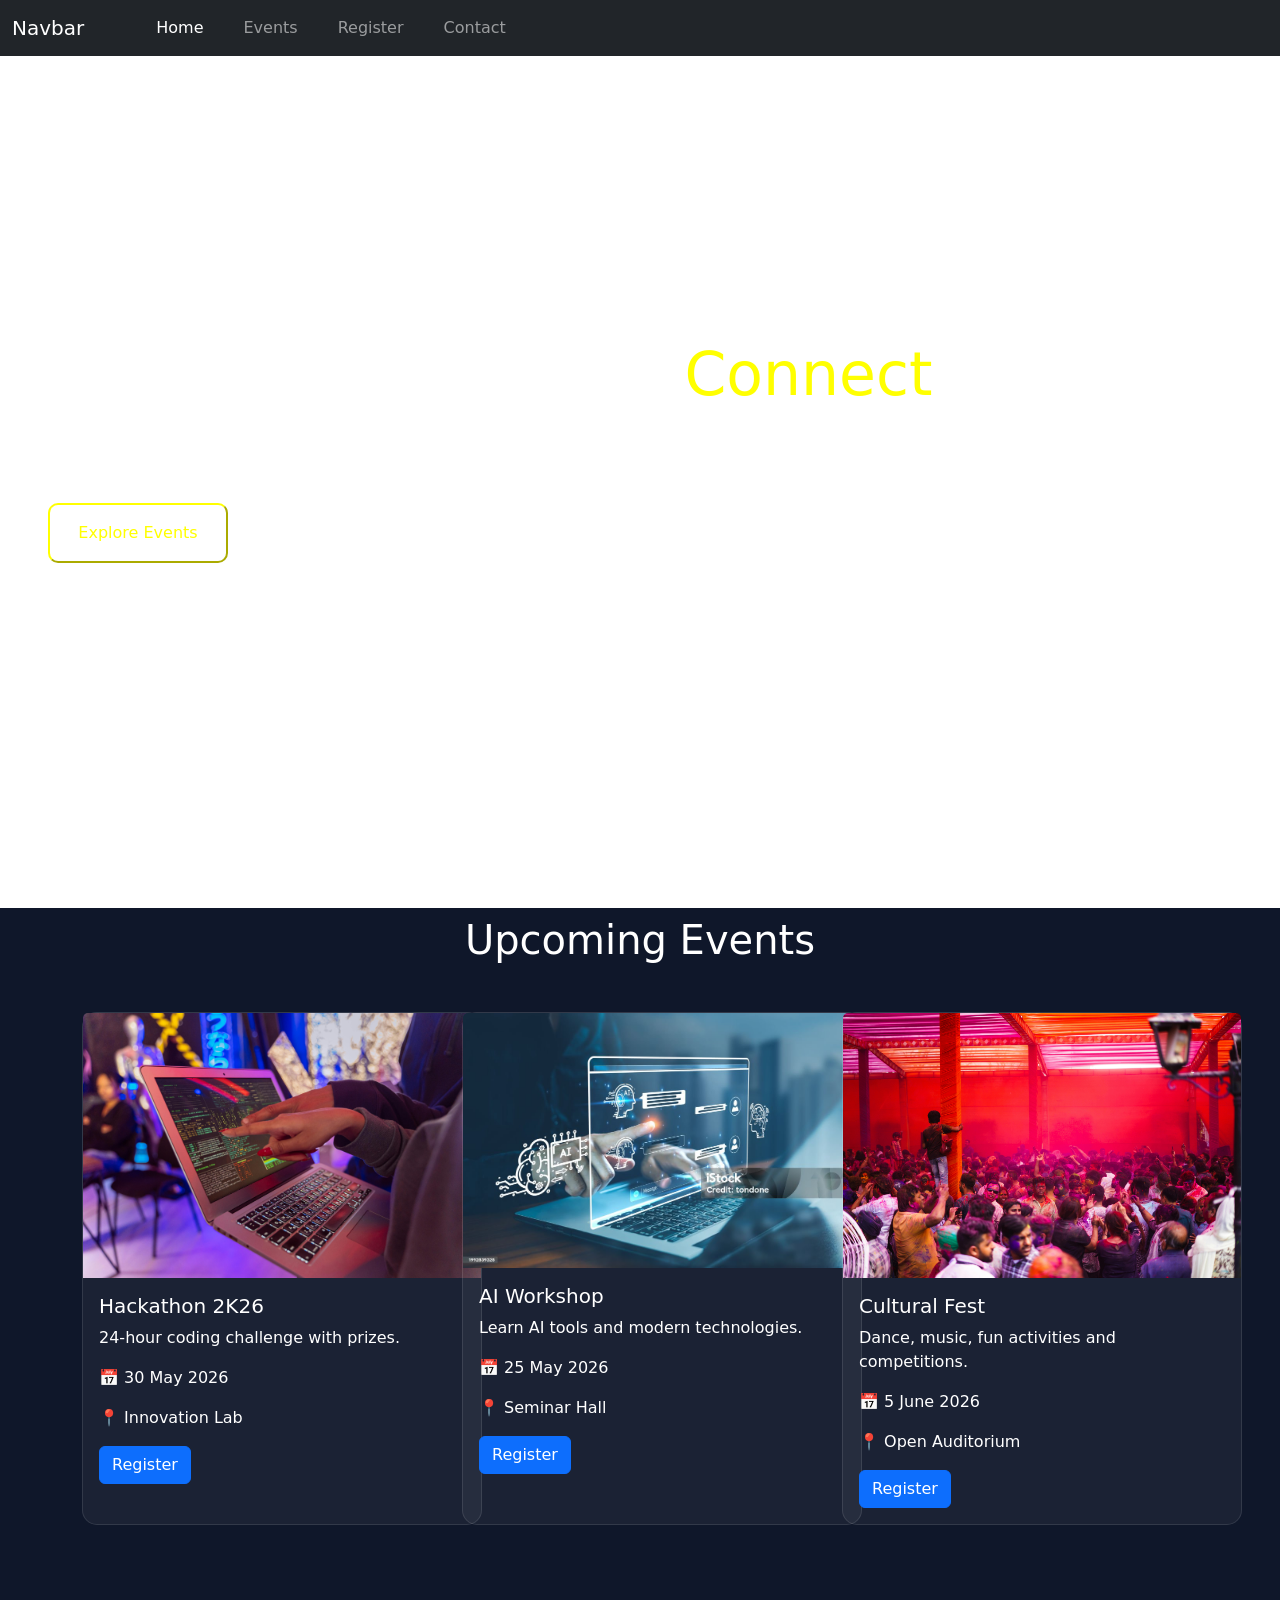
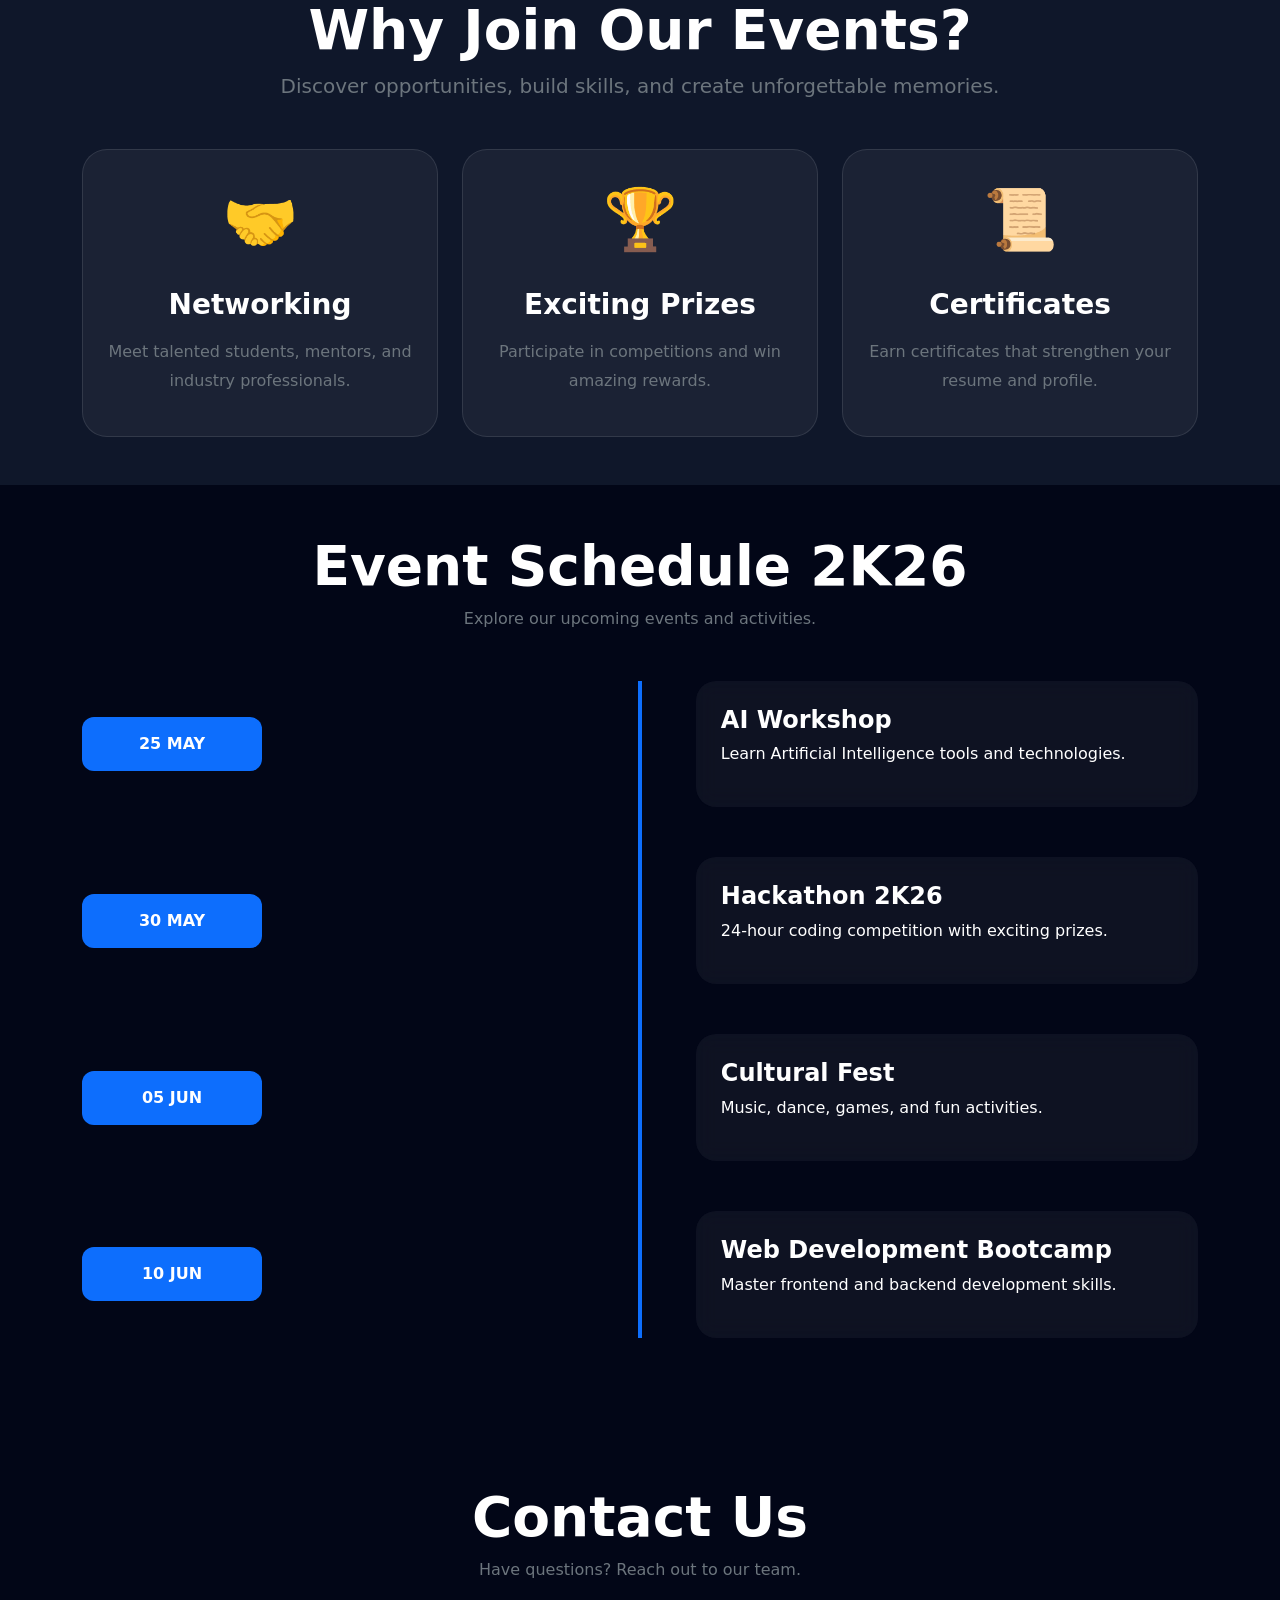
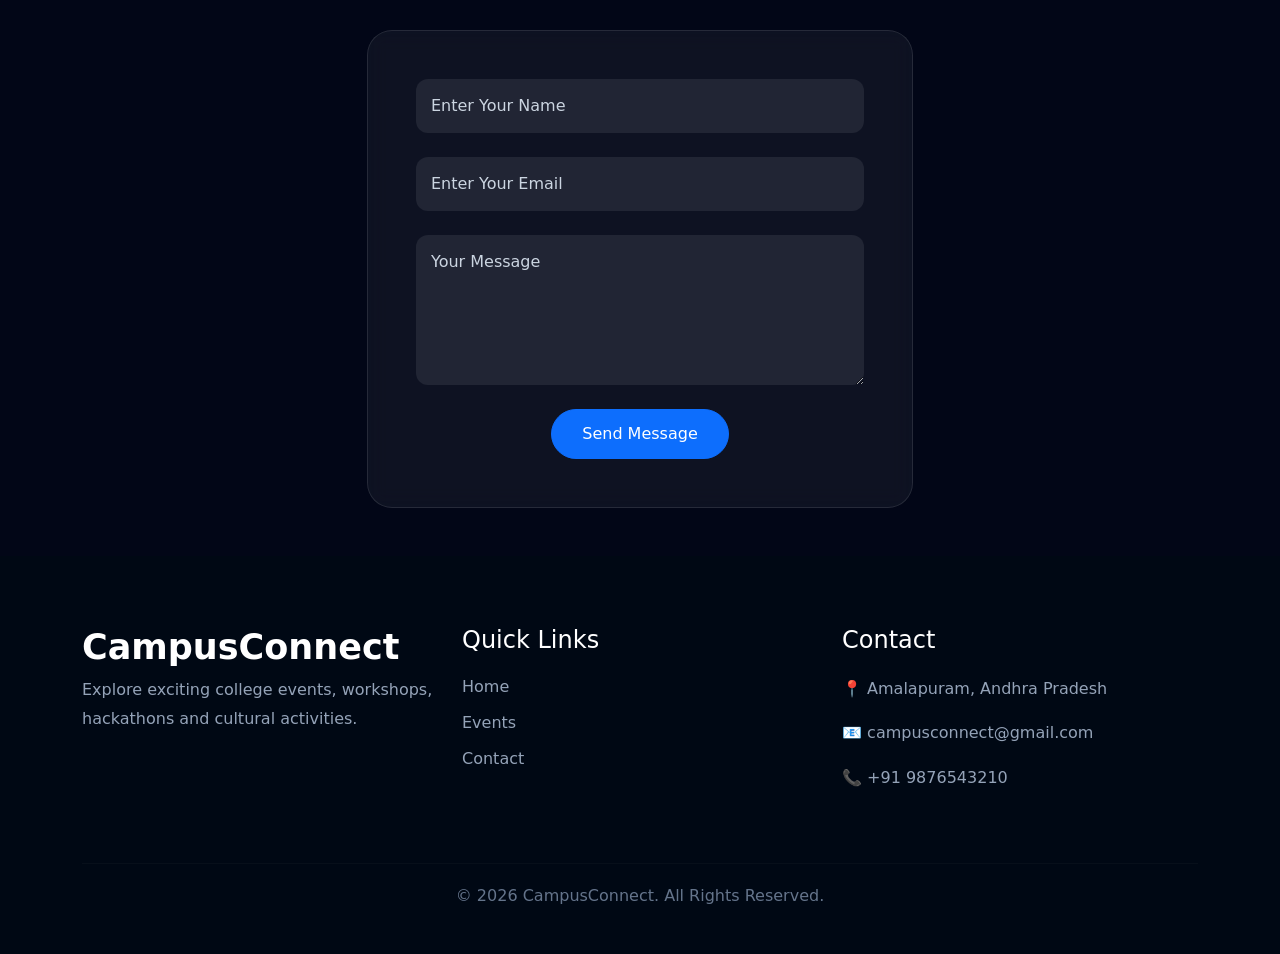
==== index.html @ 7d98b711 "Add files via upload" ====
<!doctype html>
<html lang="en">
  <head>
    <meta charset="utf-8">
    <meta name="viewport" content="width=device-width, initial-scale=1">
    <title>Bootstrap demo</title>
    <link href="https://cdn.jsdelivr.net/npm/bootstrap@5.3.8/dist/css/bootstrap.min.css" rel="stylesheet" integrity="sha384-sRIl4kxILFvY47J16cr9ZwB07vP4J8+LH7qKQnuqkuIAvNWLzeN8tE5YBujZqJLB" crossorigin="anonymous">
    <link rel="stylesheet" href="style.css">
    <script src="https://cdn.jsdelivr.net/npm/@popperjs/core@2.11.8/dist/umd/popper.min.js" integrity="sha384-I7E8VVD/ismYTF4hNIPjVp/Zjvgyol6VFvRkX/vR+Vc4jQkC+hVqc2pM8ODewa9r" crossorigin="anonymous"></script>
<script src="https://cdn.jsdelivr.net/npm/bootstrap@5.3.8/dist/js/bootstrap.min.js" integrity="sha384-G/EV+4j2dNv+tEPo3++6LCgdCROaejBqfUeNjuKAiuXbjrxilcCdDz6ZAVfHWe1Y" crossorigin="anonymous"></script>
  </head>
  <body>
  <div> 
    <nav class="navbar navbar-expand-lg  bg-dark navbar-dark fixed-top">
  <div class="container-fluid">
    <a class="navbar-brand" href="#">Navbar</a>
    <button class="navbar-toggler" type="button" data-bs-toggle="collapse" data-bs-target="#navbarNav" aria-controls="navbarNav" aria-expanded="false" aria-label="Toggle navigation">
      <span class="navbar-toggler-icon"></span>
    </button>
    <div class="collapse navbar-collapse ms-5" id="navbarNav">
      <ul class="navbar-nav">
        <li class="nav-item me-4">
          <a class="nav-link active" aria-current="page" href="#">Home</a>
        </li>
        <li class="nav-item me-4">
          <a class="nav-link" href="#Events">Events</a>
        </li>
        <li class="nav-item me-4">
          <a class="nav-link" href="#Events">Register</a>
        </li>
            <li class="nav-item me-4">
            <a class="nav-link" href="#Contact">Contact</a>
      </ul>
    </div>
  </div>
</nav>
</div>
<div class="container-fluid banner_scetion banner_img  ps-5 mb-2 d-flex flex-column justify-content-center">
    <div class="row">
        <div class="col-12">
            <h1 class="text-white banner-heading w-100"> Welcome to Campus <span class="banner-span-h1"> Connect<span></h1>
            <p class="text-white banner-paragraph mt-3 w-100"> Explore and register for exciting college events</p>
            <button class="mt-3 banner-btn"> Explore Events</button>
        </div>
        <div class="col-6">
           
        </div>
    </div>

</div>
 
<div class="Event-cards-section d-flex flex-row justify-content-center" id="Events">
<div class="container">
   <h1 class="text-center text-white mb-5 mt-2">
            Upcoming Events
        </h1>
  <div class="row">
    <div class="col-12 col-lg-4 mb-4">
   <div class="card ">
  <img src="HACKATHON.jpg" class="card-img-top" alt="...">
  <div class="card-body">
    <h5 class="card-title text-white">Hackathon 2K26</h5>
    <p class="card-text text-white"> 24-hour coding challenge with prizes.</p>
     <p class="text-white">📅 30 May 2026</p>
     <p class="text-white">📍 Innovation Lab</p>

    <a href="registration-form.html">
    <button class="btn btn-primary" >Register</button>
    </a>
  </div>
</div>
</div>
<div class="col-12 col-lg-4 mb-4">
   <div class="card">
  <img src="AIWorkshop.jpg" class="card-img-top" alt="...">
  <div class="card-body">
    <h5 class="card-title text-white"> AI Workshop</h5>
    <p class="card-text text-white">Learn AI tools and modern technologies.</p>
     <p class="text-white">📅 25 May 2026</p>
     <p class="text-white">📍  Seminar Hall</p>
    <a href="registration-form.html">
    <button class="btn btn-primary" >Register</button>
    </a>
  </div>
</div>
</div>
<div class="col-12 col-lg-4 mb-4">
   <div class="card">
  <img src="COLLEGEFEST.jpg" class="card-img-top" alt="...">
  <div class="card-body">
    <h5 class="card-title text-white">Cultural Fest</h5>
    <p class="card-text text-white">  Dance, music, fun activities and competitions.</p>
     <p class="text-white"> 📅 5 June 2026</p>
     <p class="text-white">📍 Open Auditorium</p>
    <a href="registration-form.html">
    <button class="btn btn-primary">Register</button>
    </a>
  </div>
</div>
</div>
  </div>
  </div>
  </div>
  <section class="why-section py-5">

    <div class="container">

        <!-- Heading -->

        <div class="text-center mb-5">

            <h1 class="why-heading text-white">
                Why Join Our Events?
            </h1>

            <p class="why-para text-secondary">
                Discover opportunities, build skills, and create unforgettable memories.
            </p>

        </div>

        <!-- Cards -->

        <div class="row g-4">

            <!-- Card 1 -->

            <div class="col-12 col-md-6 col-lg-4">

                <div class="feature-card text-center p-4 h-100">

                    <div class="icon-box mb-4">
                        🤝
                    </div>

                    <h3 class="text-white">
                        Networking
                    </h3>

                    <p class="text-secondary mt-3">
                        Meet talented students, mentors, and industry professionals.
                    </p>

                </div>

            </div>

            <!-- Card 2 -->

            <div class="col-12 col-md-6 col-lg-4">

                <div class="feature-card text-center p-4 h-100">

                    <div class="icon-box mb-4">
                        🏆
                    </div>

                    <h3 class="text-white">
                        Exciting Prizes
                    </h3>

                    <p class="text-secondary mt-3">
                        Participate in competitions and win amazing rewards.
                    </p>

                </div>

            </div>

            <!-- Card 3 -->

            <div class="col-12 col-md-6 col-lg-4">

                <div class="feature-card text-center p-4 h-100">

                    <div class="icon-box mb-4">
                        📜
                    </div>

                    <h3 class="text-white">
                        Certificates
                    </h3>

                    <p class="text-secondary mt-3">
                        Earn certificates that strengthen your resume and profile.
                    </p>

                </div>

            </div>

        </div>

    </div>

</section>
<section class="timeline-section py-5">

    <div class="container">

        <!-- Heading -->

        <div class="text-center mb-5">

            <h1 class="timeline-heading text-white">
                Event Schedule 2K26
            </h1>

            <p class="text-secondary">
                Explore our upcoming events and activities.
            </p>

        </div>

        <!-- Timeline -->

        <div class="timeline">

            <!-- Item 1 -->

            <div class="timeline-item">

                <div class="timeline-date">
                    25 MAY
                </div>

                <div class="timeline-content">

                    <h4>AI Workshop</h4>

                    <p>
                        Learn Artificial Intelligence tools and technologies.
                    </p>

                </div>

            </div>

            <!-- Item 2 -->

            <div class="timeline-item">

                <div class="timeline-date">
                    30 MAY
                </div>

                <div class="timeline-content">

                    <h4>Hackathon 2K26</h4>

                    <p>
                        24-hour coding competition with exciting prizes.
                    </p>

                </div>

            </div>

            <!-- Item 3 -->

            <div class="timeline-item">

                <div class="timeline-date">
                    05 JUN
                </div>

                <div class="timeline-content">

                    <h4>Cultural Fest</h4>

                    <p>
                        Music, dance, games, and fun activities.
                    </p>

                </div>

            </div>

            <!-- Item 4 -->

            <div class="timeline-item">

                <div class="timeline-date">
                    10 JUN
                </div>

                <div class="timeline-content">

                    <h4>Web Development Bootcamp</h4>

                    <p>
                        Master frontend and backend development skills.
                    </p>

                </div>

            </div>

        </div>

    </div>

</section>
<section class="contact-section py-5">

    <div class="container">

        <!-- Heading -->

        <div class="text-center mb-5">

            <h1 class="contact-heading text-white">
                Contact Us
            </h1>

            <p class="text-secondary">
                Have questions? Reach out to our team.
            </p>

        </div>

        <div class="row justify-content-center">

            <div class="col-12 col-md-8 col-lg-6">

                <div class="contact-card p-5">

                    <form>

                        <!-- Name -->

                        <div class="mb-4">

                            <input type="text"
                                   class="form-control form-input"
                                   placeholder="Enter Your Name">

                        </div>

                        <!-- Email -->

                        <div class="mb-4">

                            <input type="email"
                                   class="form-control form-input"
                                   placeholder="Enter Your Email">

                        </div>

                        <!-- Message -->

                        <div class="mb-4">

                            <textarea class="form-control form-input"
                                      rows="5"
                                      placeholder="Your Message"></textarea>

                        </div>

                        <!-- Button -->

                        <div class="text-center">

                            <button class="btn btn-primary contact-btn">
                                Send Message
                            </button>

                        </div>

                    </form>

                </div>

            </div>

        </div>

    </div>

</section>
<footer class="footer-section" id="Contact">

    <div class="container">

        <div class="row">

            <!-- Logo -->

            <div class="col-12 col-md-4 mb-4">

                <h2 class="footer-logo">
                    CampusConnect
                </h2>

                <p class="footer-para">
                    Explore exciting college events, workshops, hackathons and cultural activities.
                </p>

            </div>

            <!-- Quick Links -->

            <div class="col-12 col-md-4 mb-4">

                <h4 class="footer-title">
                    Quick Links
                </h4>

                <ul class="footer-links">

                    <li>
                        <a href="#">
                            Home
                        </a>
                    </li>

                    <li>
                        <a href="#">
                            Events
                        </a>
                    </li>

                    <li>
                        <a href="#">
                            Contact
                        </a>
                    </li>

                </ul>

            </div>

            <!-- Contact -->

            <div class="col-12 col-md-4 mb-4">

                <h4 class="footer-title">
                    Contact
                </h4>

                <p class="footer-para">
                    📍 Amalapuram, Andhra Pradesh
                </p>

                <p class="footer-para">
                    📧 campusconnect@gmail.com
                </p>

                <p class="footer-para">
                    📞 +91 9876543210
                </p>

            </div>

        </div>

        <!-- Bottom -->

        <hr class="footer-line">

        <div class="text-center">

            <p class="copyright">
                © 2026 CampusConnect. All Rights Reserved.
            </p>

        </div>

    </div>

</footer>
    <script src="https://cdn.jsdelivr.net/npm/bootstrap@5.3.8/dist/js/bootstrap.bundle.min.js" integrity="sha384-FKyoEForCGlyvwx9Hj09JcYn3nv7wiPVlz7YYwJrWVcXK/BmnVDxM+D2scQbITxI" crossorigin="anonymous"></script>
  </body>
</html>
---- style.css ----
.banner_img{
      background-image: url('https://images.unsplash.com/photo-1523580494863-6f3031224c94');

    height: 100vh;
    background-size: cover;
    background-position: center;
    width: 100%;
}
.banner-paragraph{
    font-size:30px;
    
}
.banner-heading{
    font-size:60px;
    padding-right: 30px;
    
}
.banner-span-h1{
    color: yellow;
}
.banner-btn{
    color:yellow;
    border-color: yellow;
    height: 60px;
    width: 180px;
     transition: 0.3s;
     border-radius: 10px;
     background-color: transparent;
}
.navbar{
    background: rgba(255,255,255,0.1);

    backdrop-filter: blur(15px);
}
.why-section{
    background: #0f172a;

    padding-top: 100px;
    padding-bottom: 100px;
}

.why-heading{
    font-size: 55px;
    font-weight: bold;
}

.why-para{
    font-size: 20px;
}

.feature-card{
    background: rgba(255,255,255,0.05);

    border: 1px solid rgba(255,255,255,0.1);

    border-radius: 25px;

  
}



.icon-box{
    font-size: 60px;
}

.feature-card h3{
    font-weight: bold;
}

.feature-card p{
    line-height: 1.8;
}
.Event-cards-section{
     background: #0f172a;

}
.card{
     background: rgba(255,255,255,0.05);
    border: 1px solid rgba(255,255,255,0.1);
    border-radius: 15px;
    height: 100%;
    width: 400px;
}
.timeline-section{
    background: #020617;

    padding-top: 100px;
    padding-bottom: 100px;
}

.timeline-heading{
    font-size: 55px;
    font-weight: bold;
}

.timeline{
    position: relative;

    margin-top: 50px;
}

.timeline::before{
    content: "";

    position: absolute;

    left: 50%;

    width: 4px;
    height: 100%;

    background: #0d6efd;

    transform: translateX(-50%);
}

.timeline-item{
    display: flex;

    justify-content: space-between;

    align-items: center;

    margin-bottom: 50px;

    position: relative;
}

.timeline-date{
    width: 180px;

    background: #0d6efd;

    color: white;

    padding: 15px;

    border-radius: 12px;

    text-align: center;

    font-weight: bold;
}

.timeline-content{
    width: 45%;

    background: rgba(255,255,255,0.05);

    padding: 25px;

    border-radius: 20px;

    color: white;

    backdrop-filter: blur(10px);
}

.timeline-content h4{
    font-weight: bold;
}
.contact-section{
    background: #020617;

    padding-top: 100px;
    padding-bottom: 100px;
}

.contact-heading{
    font-size: 55px;

    font-weight: bold;
}

.contact-card{
    background: rgba(255,255,255,0.05);

    border-radius: 25px;

    backdrop-filter: blur(10px);

    border: 1px solid rgba(255,255,255,0.1);
}

.form-input{
    background: rgba(255,255,255,0.08);

    border: none;

    color: white;

    padding: 15px;

    border-radius: 12px;
}

.form-input::placeholder{
    color: #cbd5e1;
}

.form-input:focus{
    box-shadow: none;

    border: 1px solid #0d6efd;

    background: rgba(255,255,255,0.1);

    color: white;
}

.contact-btn{
    padding: 12px 30px;

    border-radius: 30px;
}
.footer-section{
    background: #000814;

    padding-top: 70px;
    padding-bottom: 30px;
}

.footer-logo{
    color: white;

    font-size: 35px;

    font-weight: bold;
}

.footer-title{
    color: white;

    margin-bottom: 20px;
}

.footer-para{
    color: #94a3b8;

    line-height: 1.8;
}

.footer-links{
    list-style: none;

    padding: 0;
}

.footer-links li{
    margin-bottom: 12px;
}

.footer-links a{
    color: #94a3b8;

    text-decoration: none;

    transition: 0.3s;
}

.footer-links a:hover{
    color: #0d6efd;
}

.footer-line{
    border-color: rgba(255,255,255,0.1);

    margin-top: 30px;
    margin-bottom: 20px;
}

.copyright{
    color: #64748b;
}

.form-section{
    height: 120%;
    width: 500px;
     background: rgba(255,255,255,0.12);
    padding: 30px;
    border-radius: 20px;
}
.formdiv{
    height: 100%;
     background: rgba(15, 23, 42, 0.95);
padding: 30px;
    width: 100%;
}
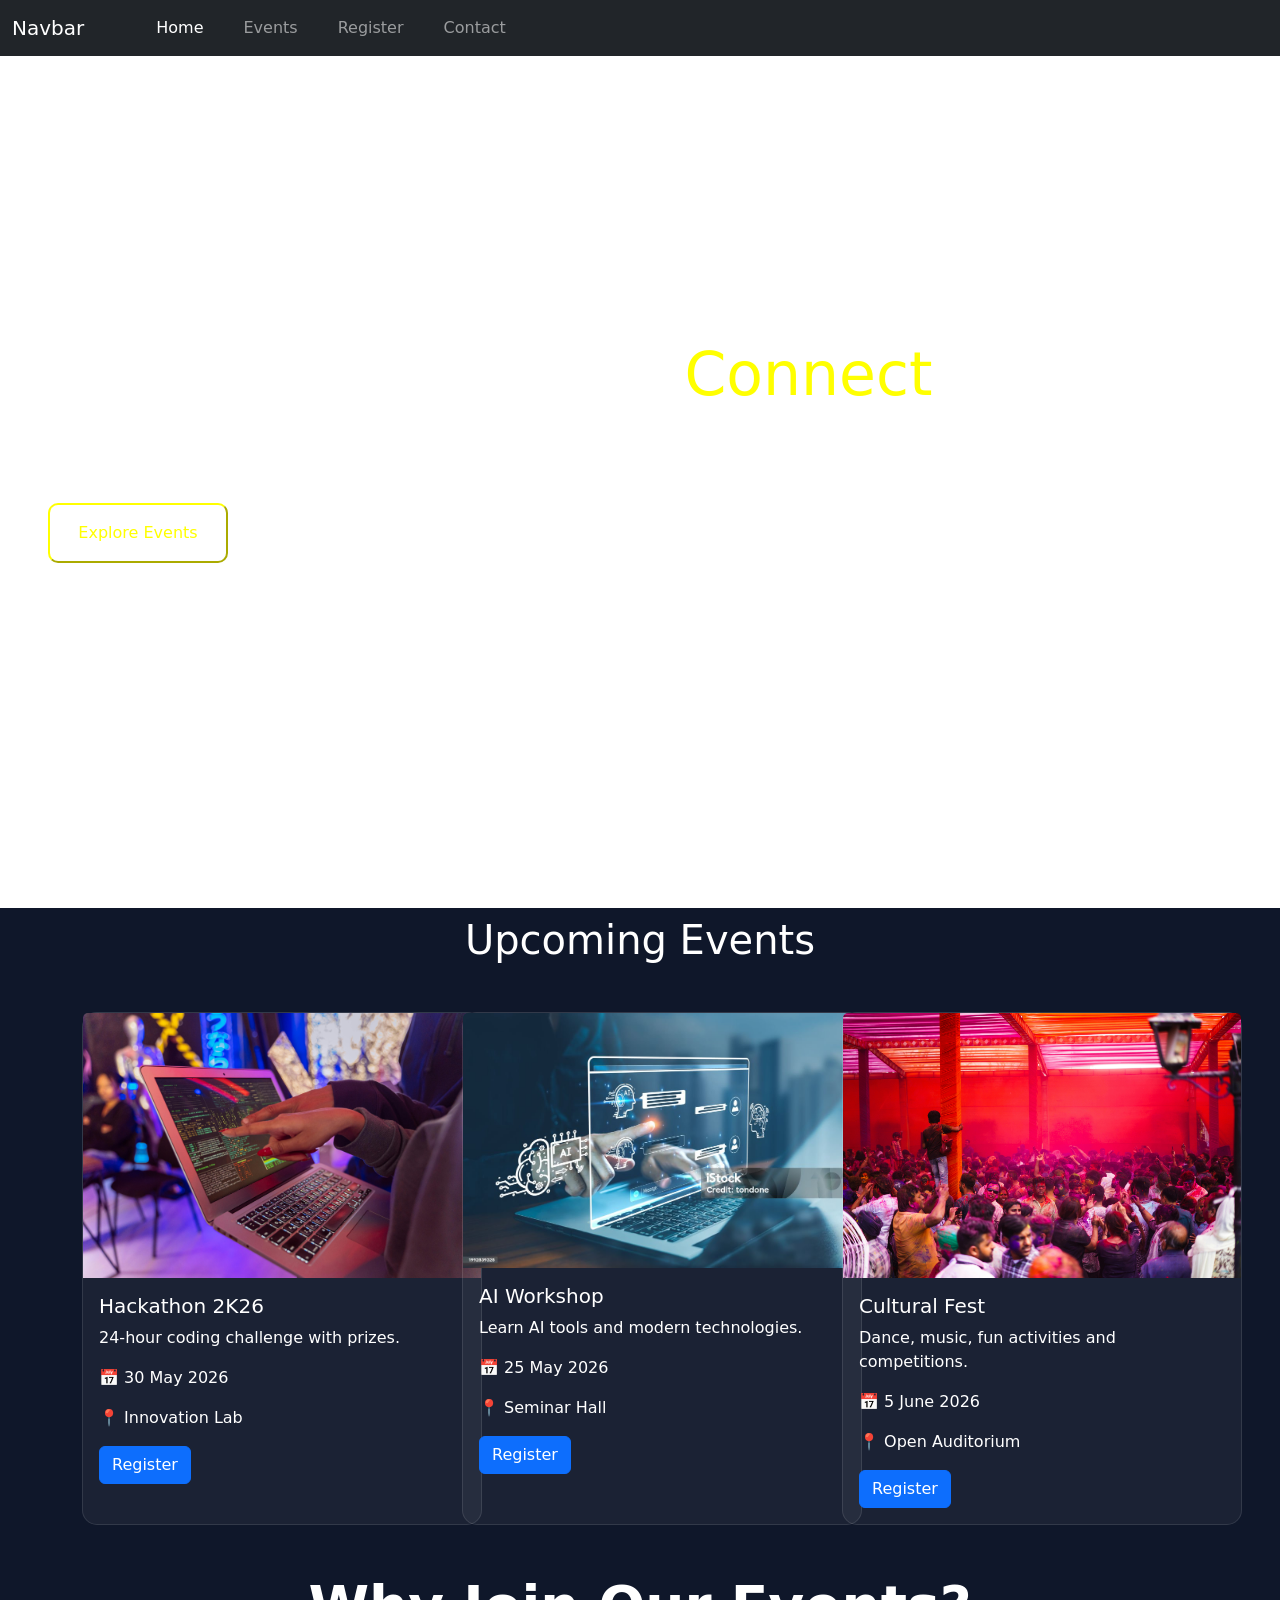
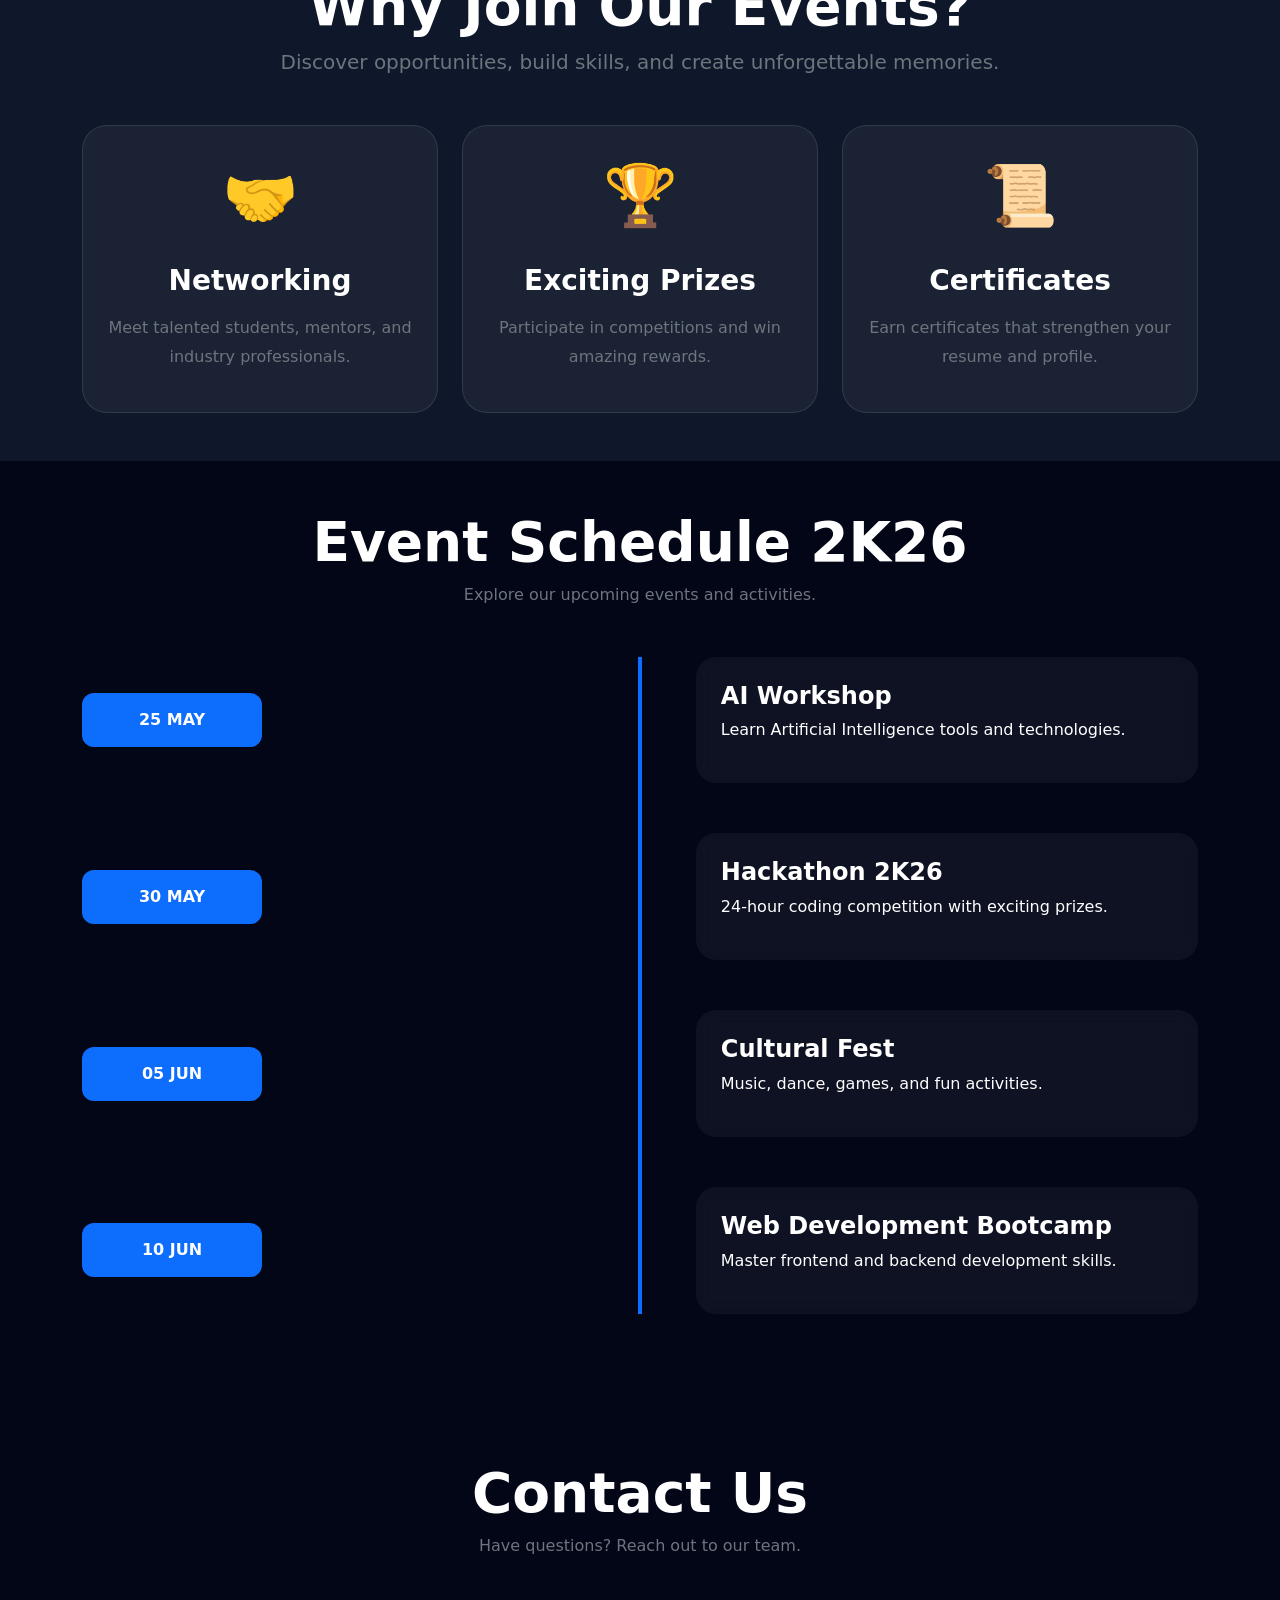
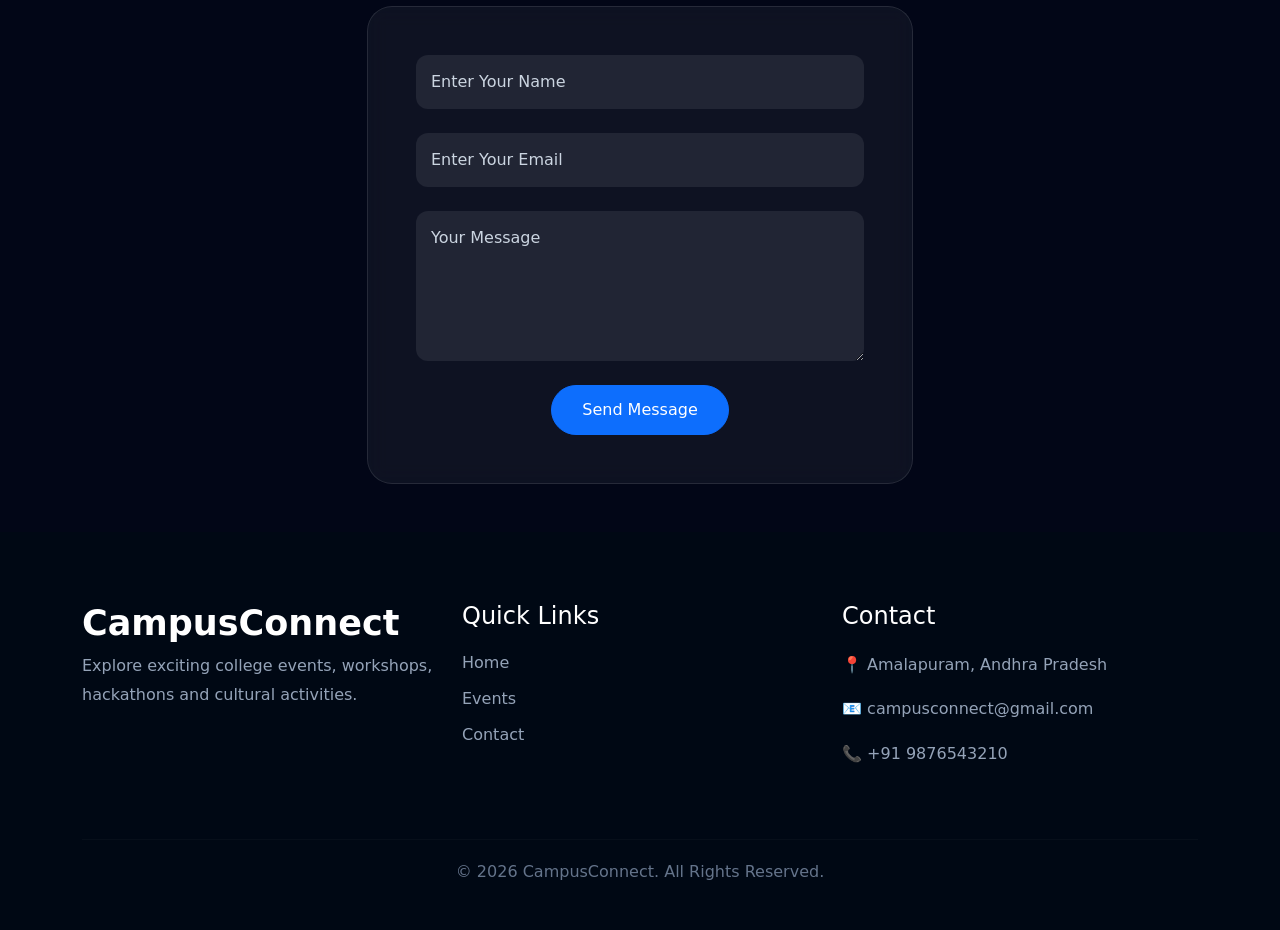
==== commit b8bb21d4: "Update index.html" ====
--- a/index.html
+++ b/index.html
@@ -55,7 +55,7 @@
             Upcoming Events
         </h1>
   <div class="row">
-    <div class="col-12 col-lg-4 mb-4">
+    <div class="col-lg-4 col-md-6 col-sm-12">
    <div class="card ">
   <img src="HACKATHON.jpg" class="card-img-top" alt="...">
   <div class="card-body">
@@ -70,7 +70,7 @@
   </div>
 </div>
 </div>
-<div class="col-12 col-lg-4 mb-4">
+<div class="col-lg-4 col-md-6 col-sm-12">
    <div class="card">
   <img src="AIWorkshop.jpg" class="card-img-top" alt="...">
   <div class="card-body">
@@ -84,7 +84,7 @@
   </div>
 </div>
 </div>
-<div class="col-12 col-lg-4 mb-4">
+<div class="col-lg-4 col-md-6 col-sm-12">
    <div class="card">
   <img src="COLLEGEFEST.jpg" class="card-img-top" alt="...">
   <div class="card-body">
@@ -471,4 +471,4 @@
 </footer>
     <script src="https://cdn.jsdelivr.net/npm/bootstrap@5.3.8/dist/js/bootstrap.bundle.min.js" integrity="sha384-FKyoEForCGlyvwx9Hj09JcYn3nv7wiPVlz7YYwJrWVcXK/BmnVDxM+D2scQbITxI" crossorigin="anonymous"></script>
   </body>
-</html>+</html>
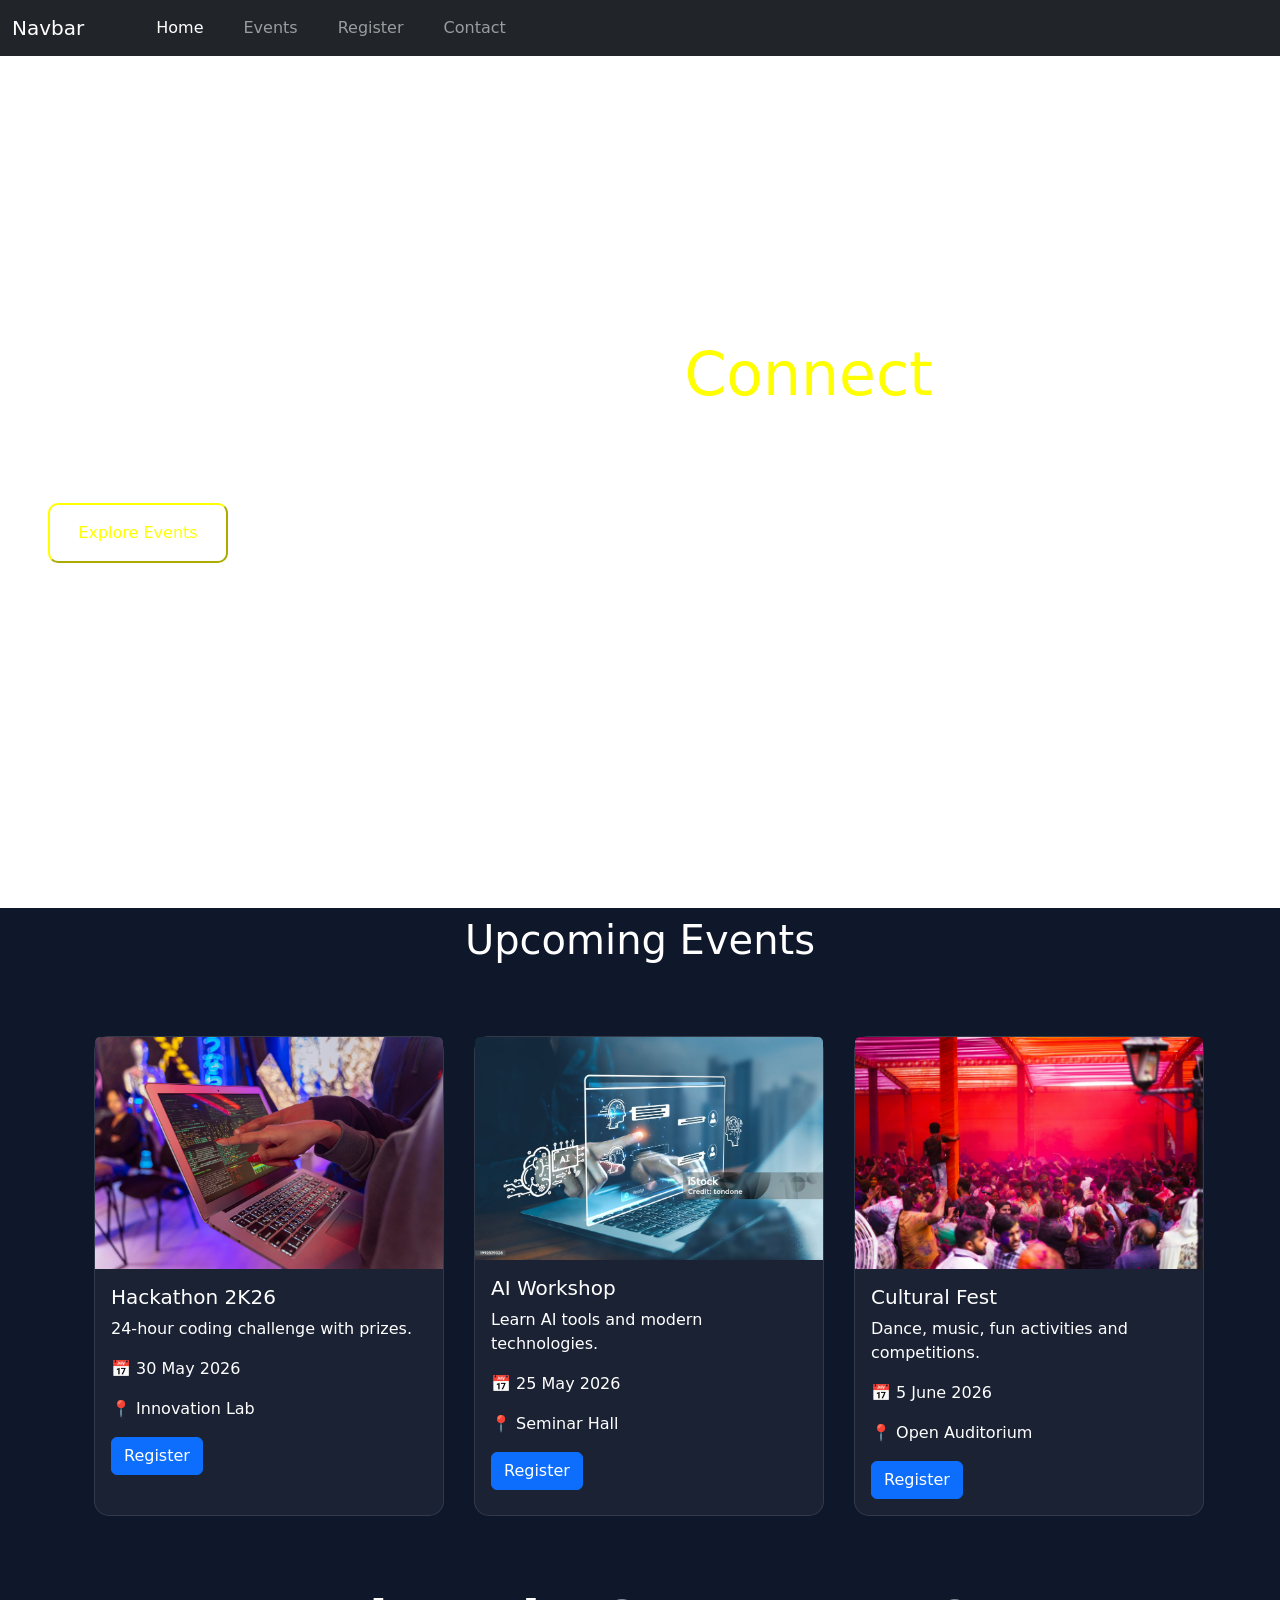
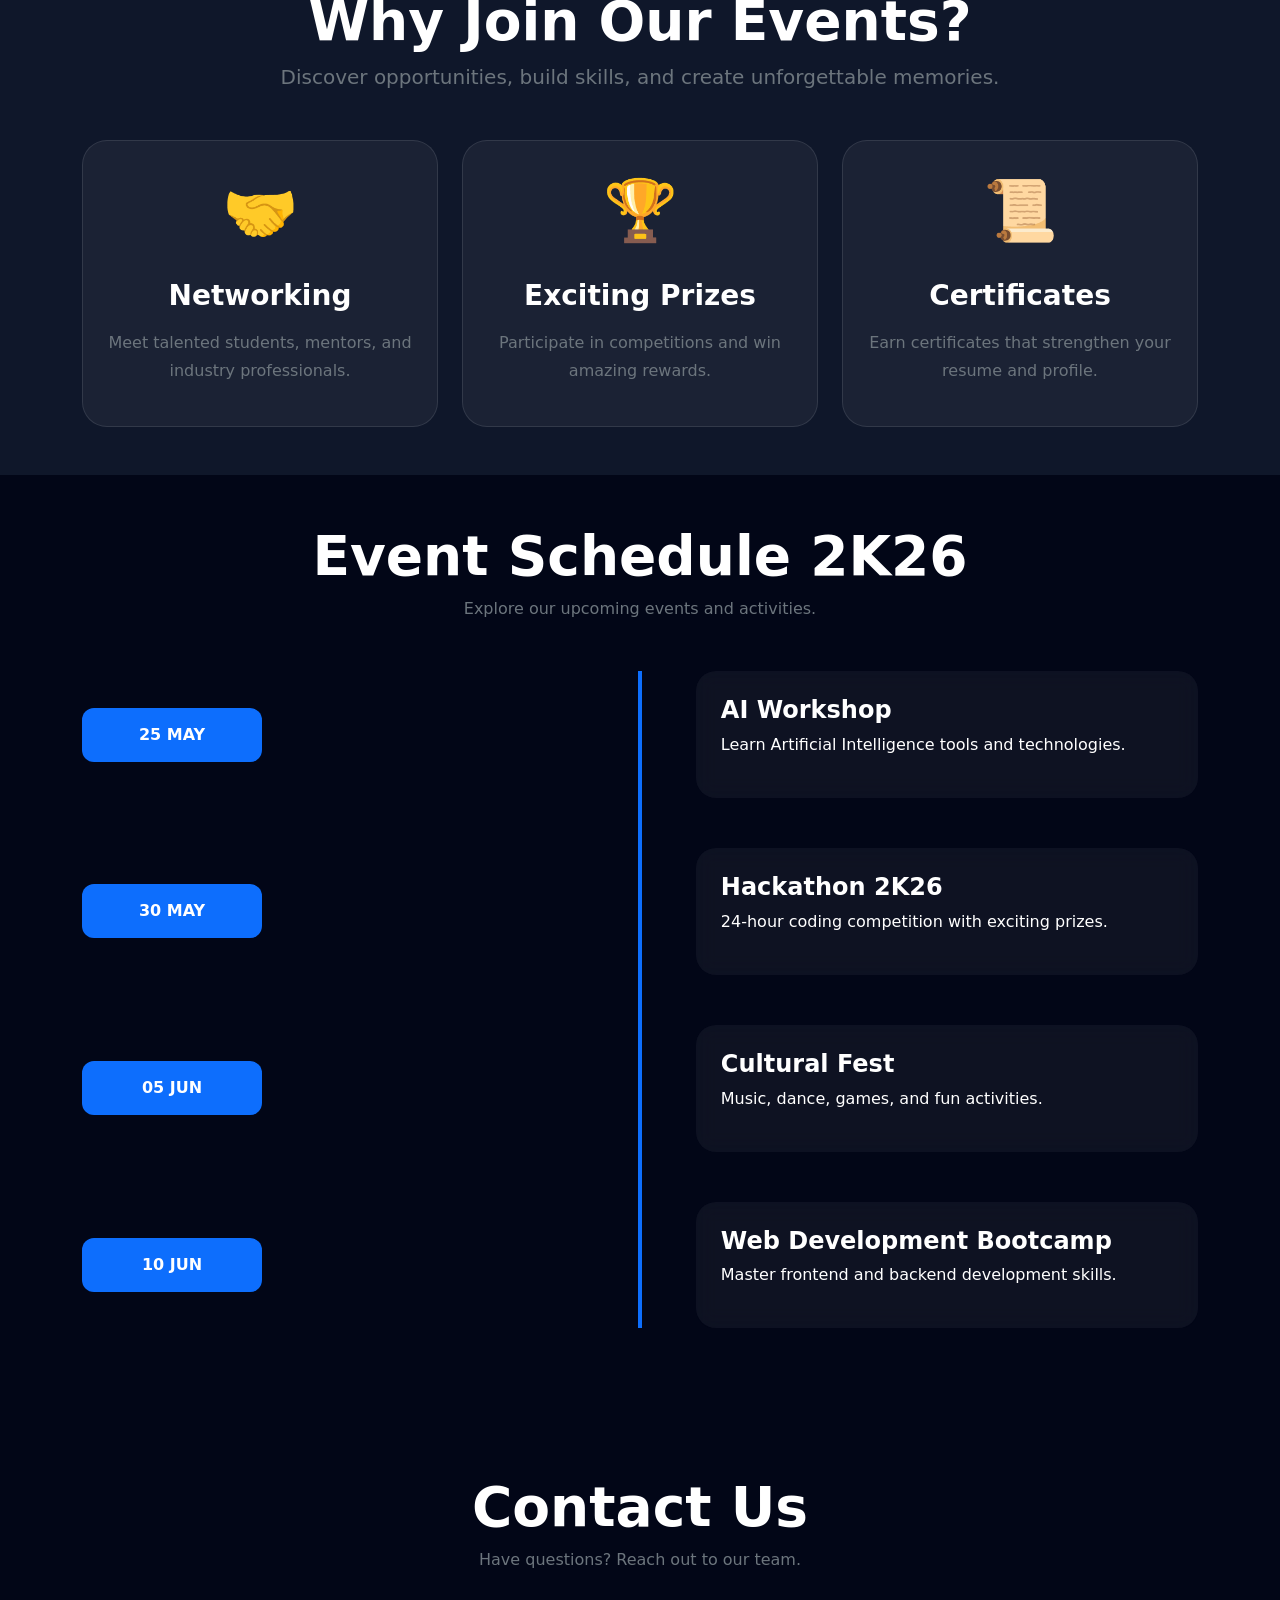
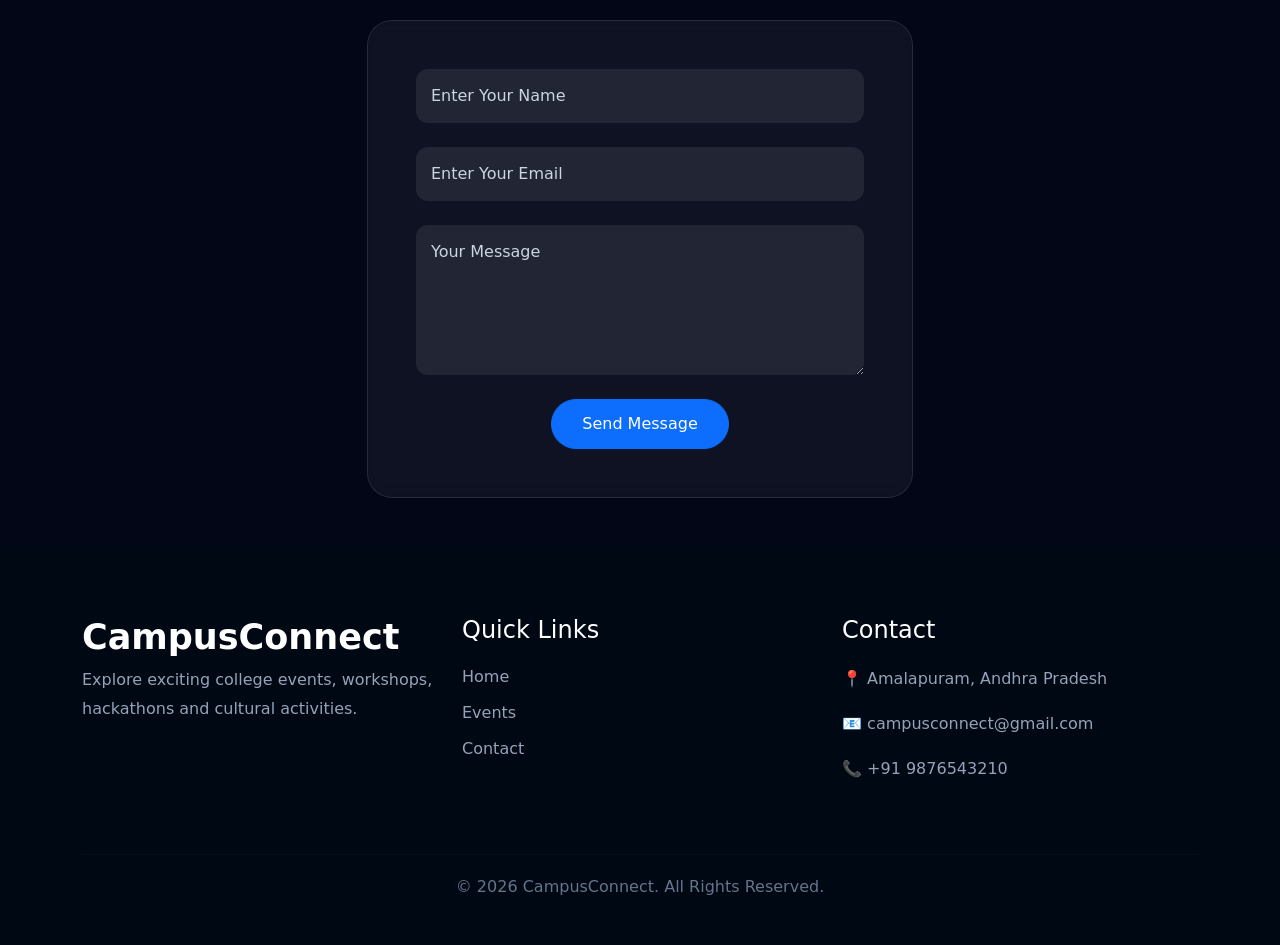
==== commit 54020330: "Update index.html" ====
--- a/index.html
+++ b/index.html
@@ -55,7 +55,7 @@
             Upcoming Events
         </h1>
   <div class="row">
-    <div class="col-lg-4 col-md-6 col-sm-12">
+    <div class="col-lg-4 col-md-6 col-sm-12 p-4">
    <div class="card ">
   <img src="HACKATHON.jpg" class="card-img-top" alt="...">
   <div class="card-body">
@@ -70,7 +70,7 @@
   </div>
 </div>
 </div>
-<div class="col-lg-4 col-md-6 col-sm-12">
+<div class="col-lg-4 col-md-6 col-sm-12 p-4">
    <div class="card">
   <img src="AIWorkshop.jpg" class="card-img-top" alt="...">
   <div class="card-body">
@@ -84,7 +84,7 @@
   </div>
 </div>
 </div>
-<div class="col-lg-4 col-md-6 col-sm-12">
+<div class="col-lg-4 col-md-6 col-sm-12 p-4">
    <div class="card">
   <img src="COLLEGEFEST.jpg" class="card-img-top" alt="...">
   <div class="card-body">
--- a/style.css
+++ b/style.css
@@ -80,7 +80,7 @@
     border: 1px solid rgba(255,255,255,0.1);
     border-radius: 15px;
     height: 100%;
-    width: 400px;
+    width: 350px;
 }
 .timeline-section{
     background: #020617;
@@ -286,4 +286,4 @@
      background: rgba(15, 23, 42, 0.95);
 padding: 30px;
     width: 100%;
-}+}
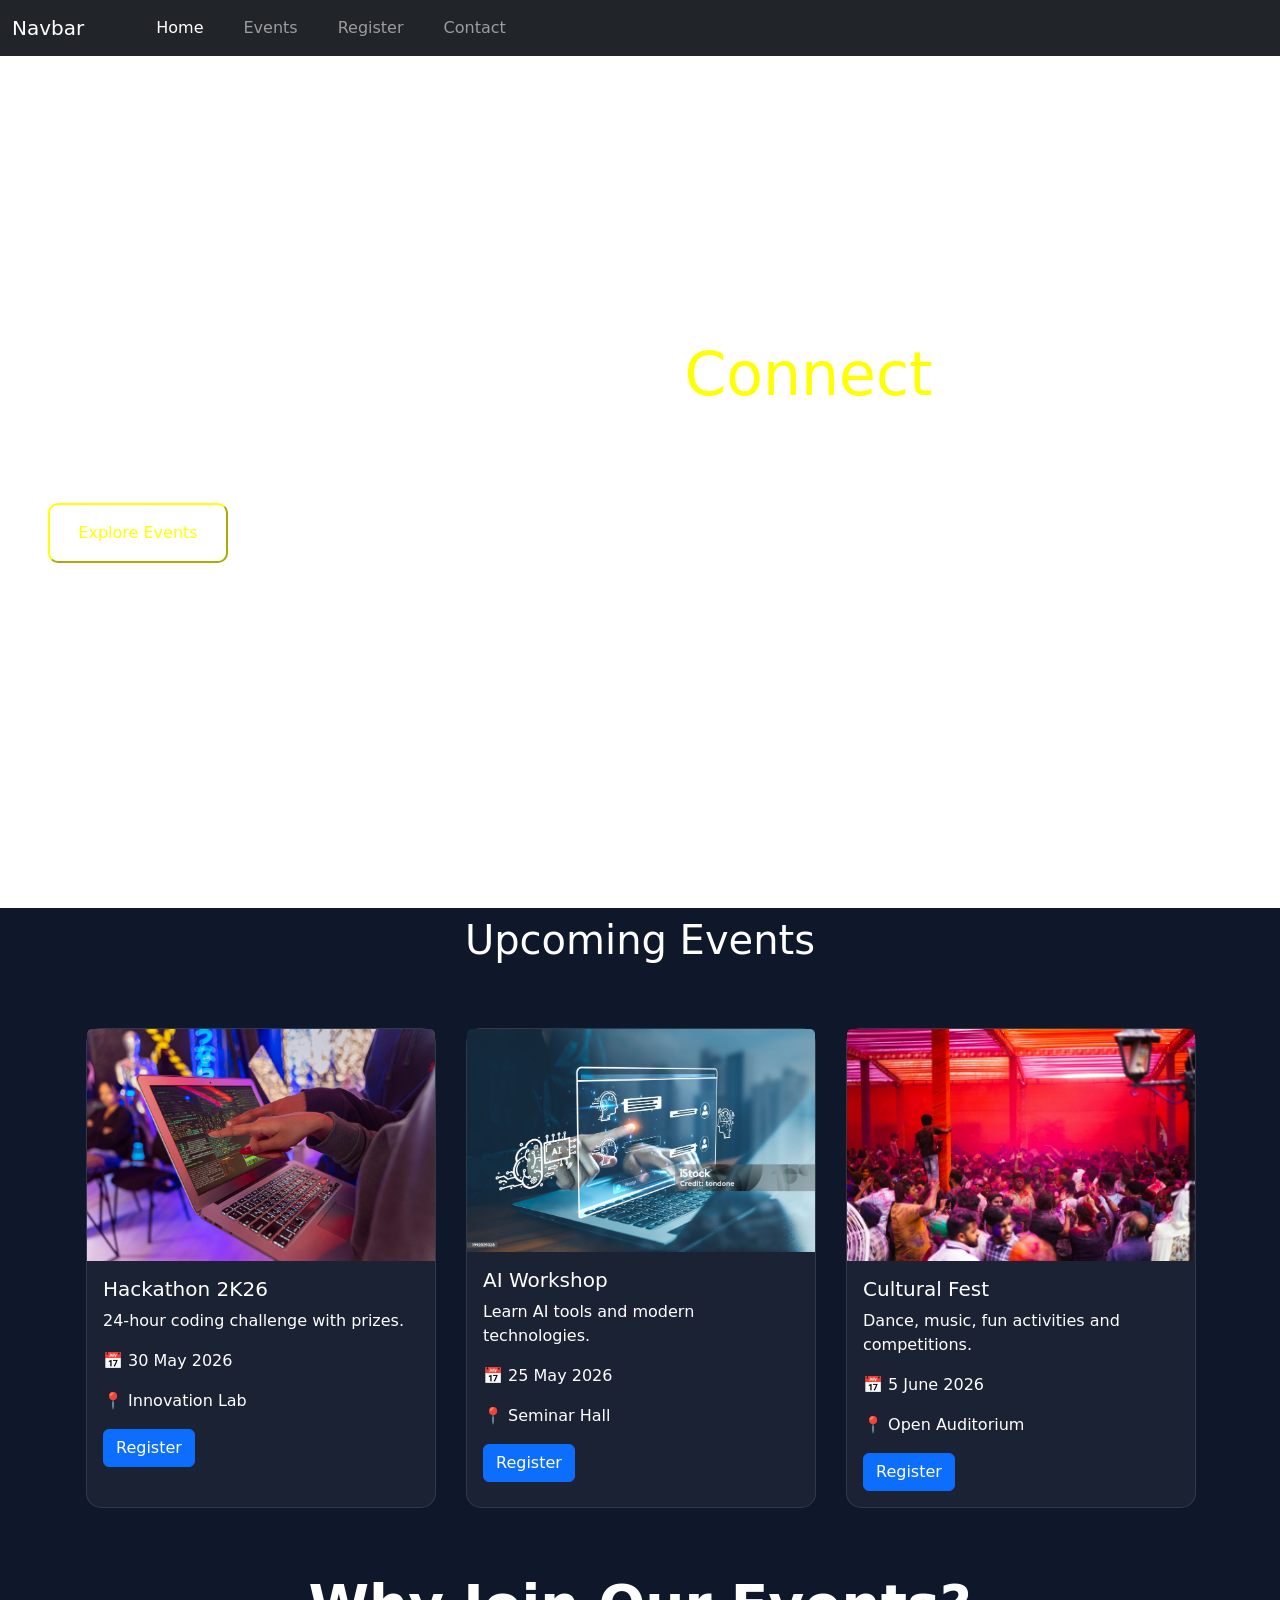
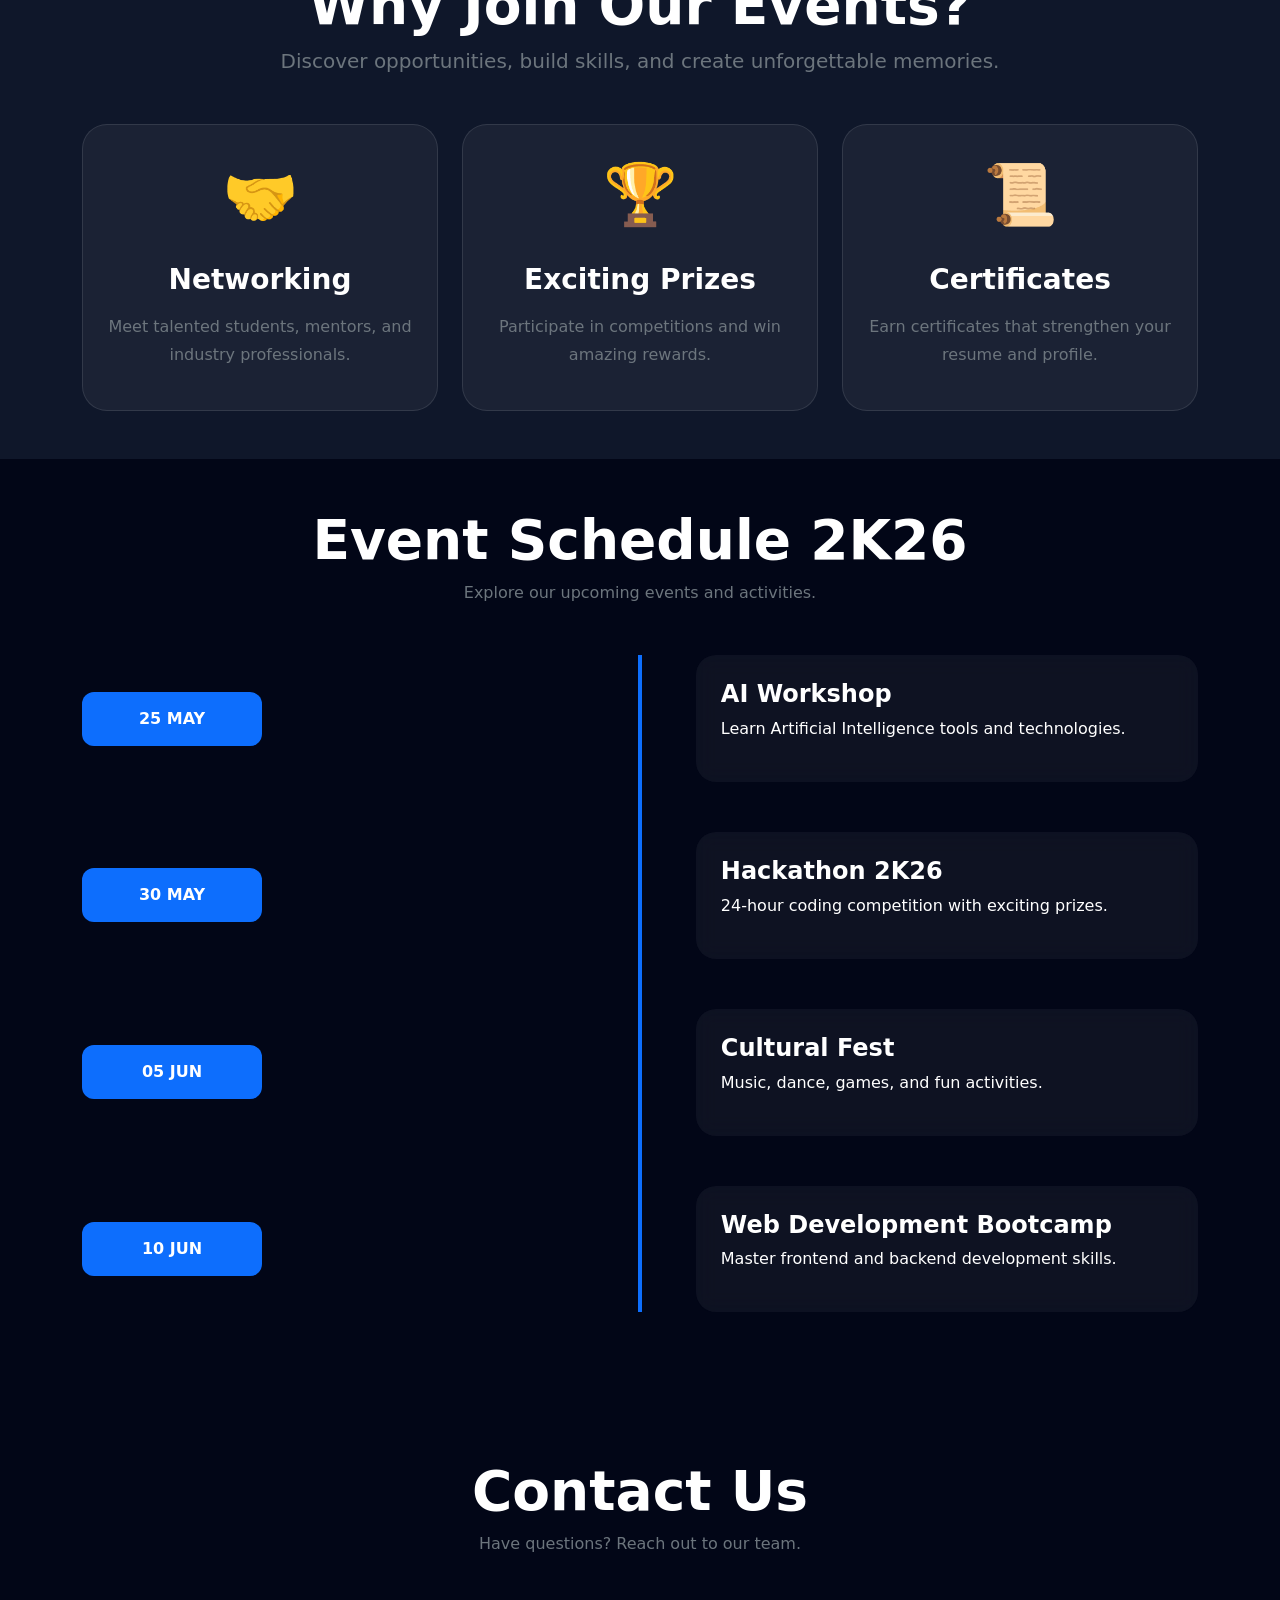
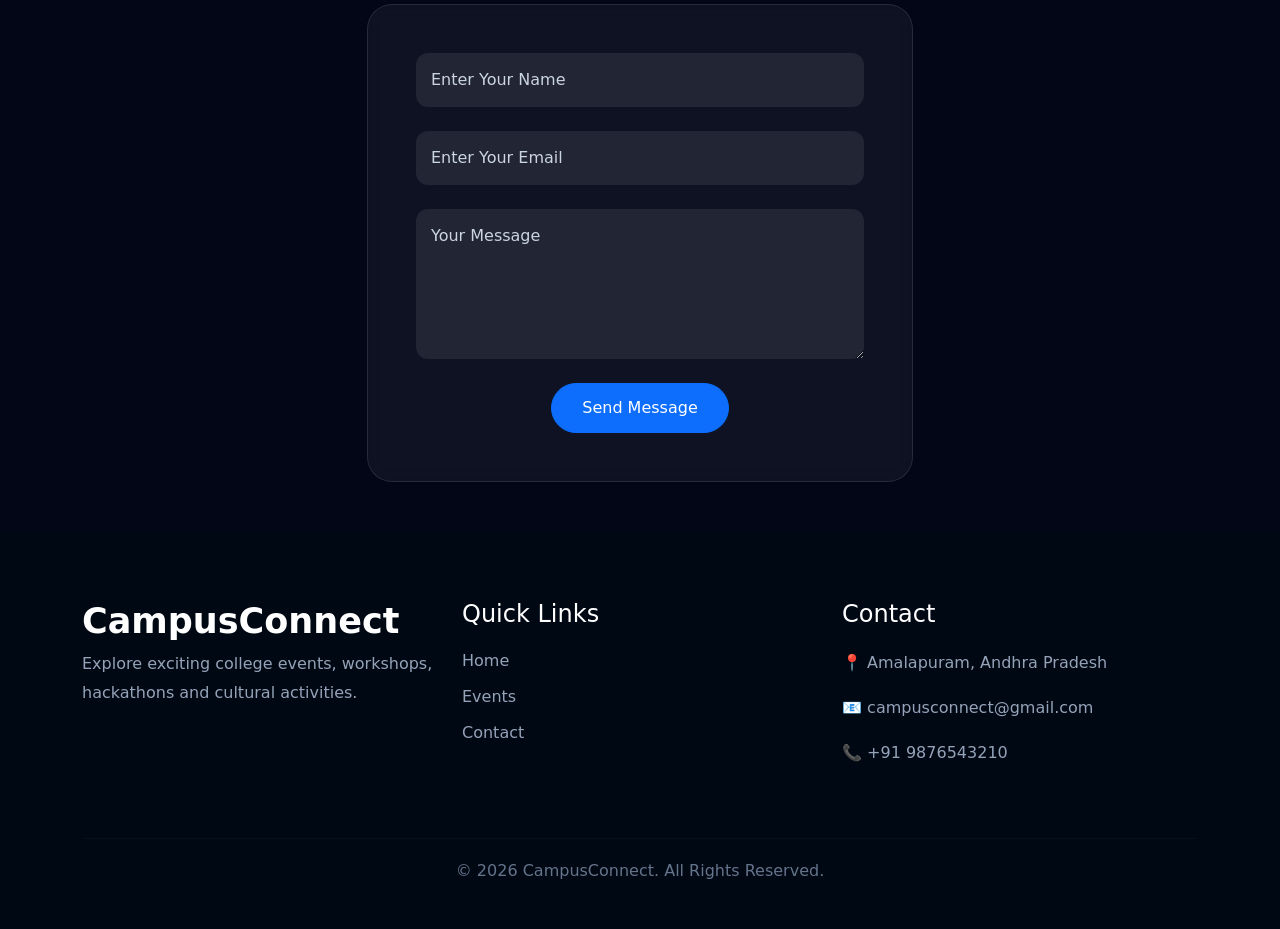
==== commit 47b32108: "Update index.html" ====
--- a/index.html
+++ b/index.html
@@ -55,7 +55,7 @@
             Upcoming Events
         </h1>
   <div class="row">
-    <div class="col-lg-4 col-md-6 col-sm-12 p-4">
+    <div class="col-lg-4 col-md-6 col-sm-12 p-3">
    <div class="card ">
   <img src="HACKATHON.jpg" class="card-img-top" alt="...">
   <div class="card-body">
@@ -70,7 +70,7 @@
   </div>
 </div>
 </div>
-<div class="col-lg-4 col-md-6 col-sm-12 p-4">
+<div class="col-lg-4 col-md-6 col-sm-12 p-3">
    <div class="card">
   <img src="AIWorkshop.jpg" class="card-img-top" alt="...">
   <div class="card-body">
@@ -84,7 +84,7 @@
   </div>
 </div>
 </div>
-<div class="col-lg-4 col-md-6 col-sm-12 p-4">
+<div class="col-lg-4 col-md-6 col-sm-12 p-3">
    <div class="card">
   <img src="COLLEGEFEST.jpg" class="card-img-top" alt="...">
   <div class="card-body">
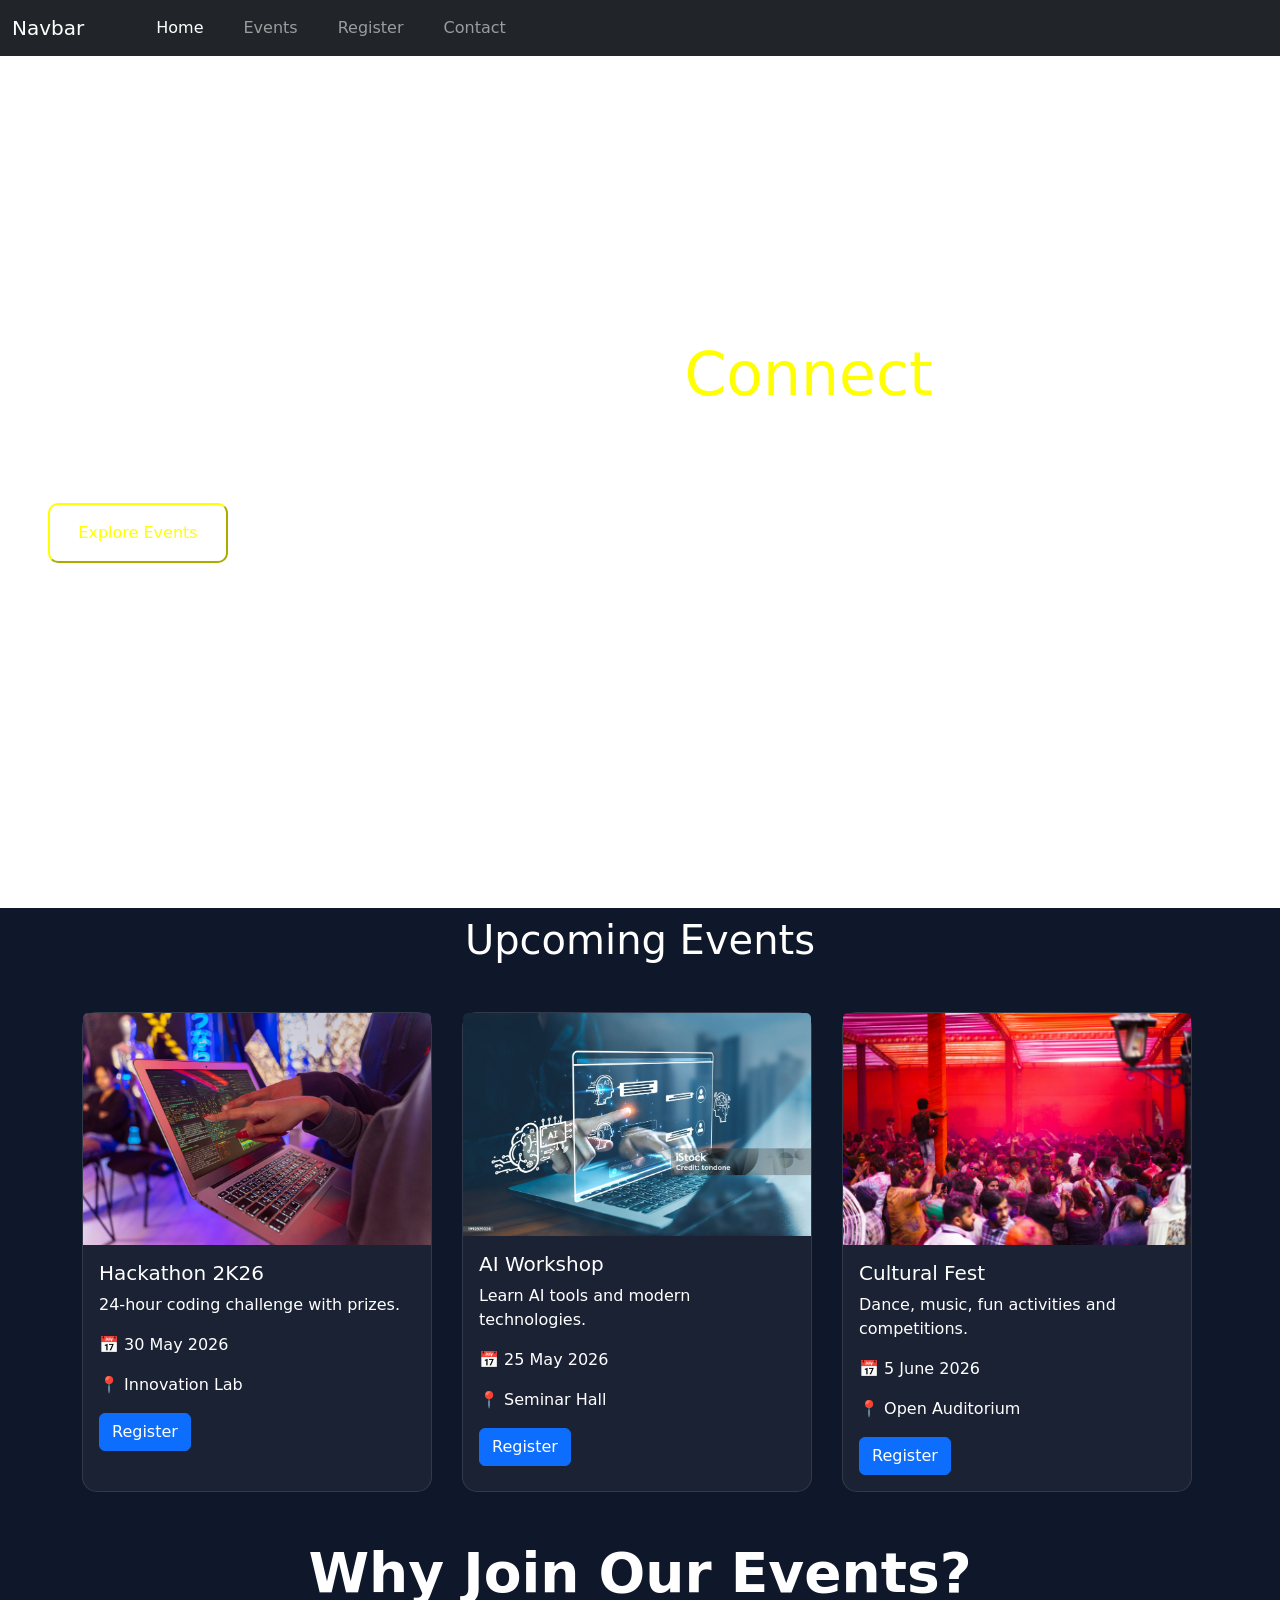
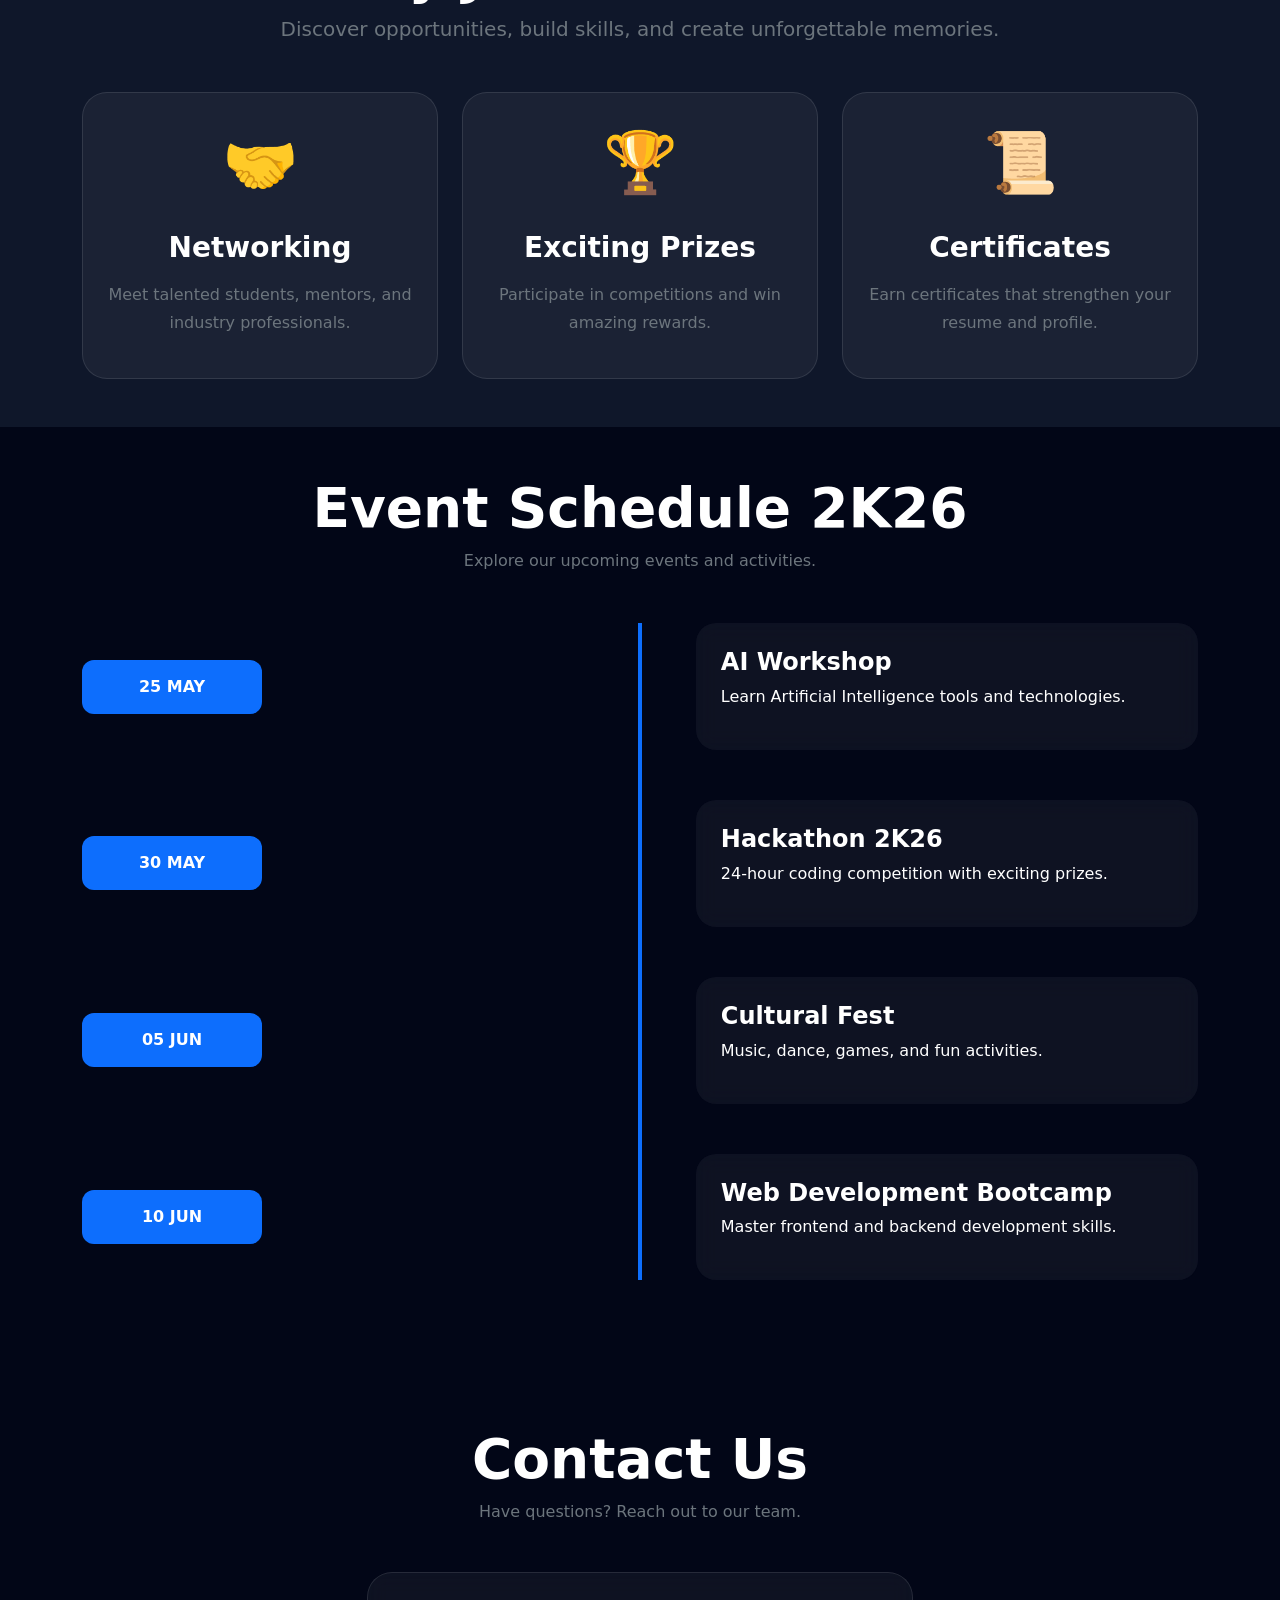
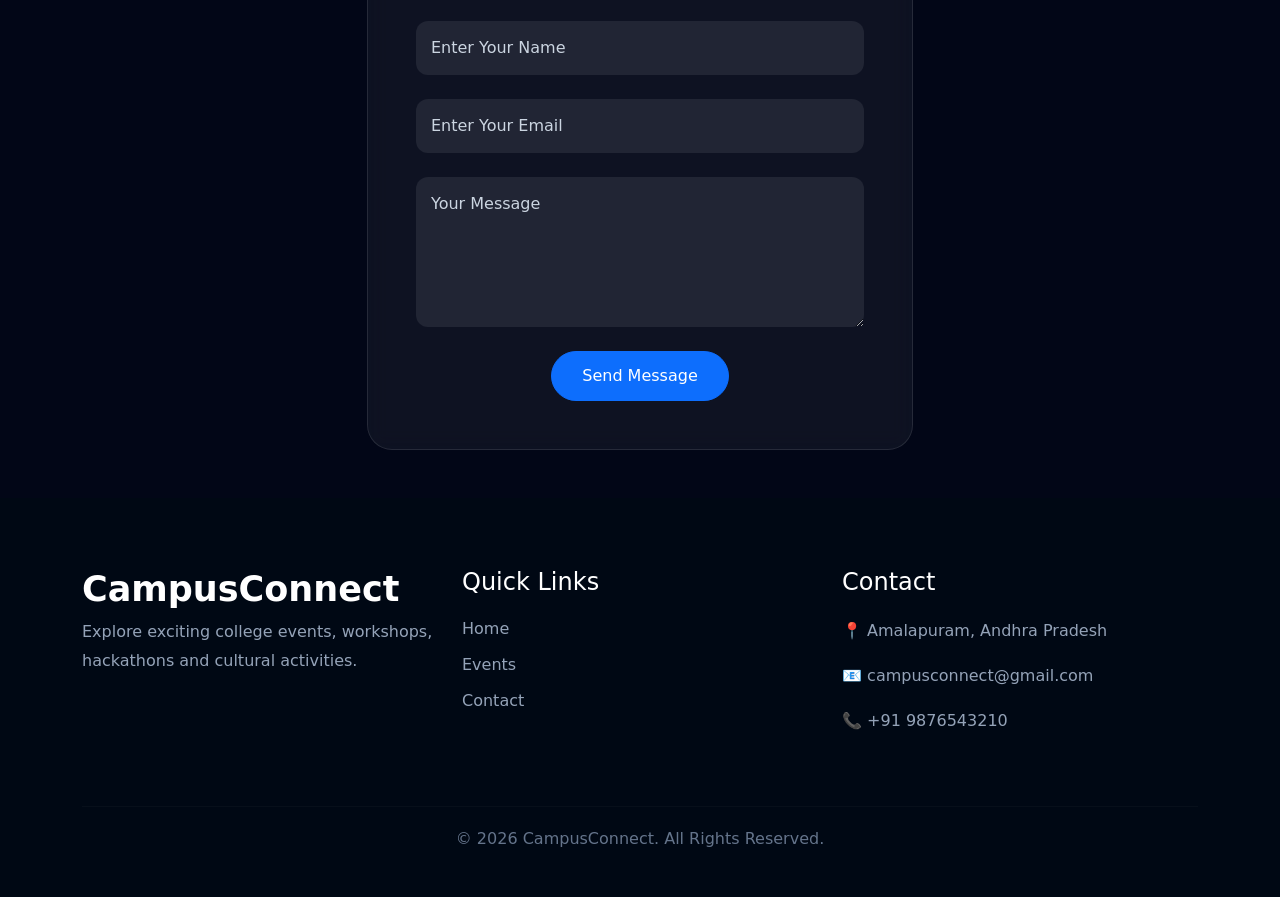
==== commit 09021a8a: "Update index.html" ====
--- a/index.html
+++ b/index.html
@@ -55,7 +55,7 @@
             Upcoming Events
         </h1>
   <div class="row">
-    <div class="col-lg-4 col-md-6 col-sm-12 p-3">
+    <div class="col-lg-4 col-md-6 col-sm-12">
    <div class="card ">
   <img src="HACKATHON.jpg" class="card-img-top" alt="...">
   <div class="card-body">
@@ -70,7 +70,7 @@
   </div>
 </div>
 </div>
-<div class="col-lg-4 col-md-6 col-sm-12 p-3">
+<div class="col-lg-4 col-md-6 col-sm-12">
    <div class="card">
   <img src="AIWorkshop.jpg" class="card-img-top" alt="...">
   <div class="card-body">
@@ -84,7 +84,7 @@
   </div>
 </div>
 </div>
-<div class="col-lg-4 col-md-6 col-sm-12 p-3">
+<div class="col-lg-4 col-md-6 col-sm-12">
    <div class="card">
   <img src="COLLEGEFEST.jpg" class="card-img-top" alt="...">
   <div class="card-body">
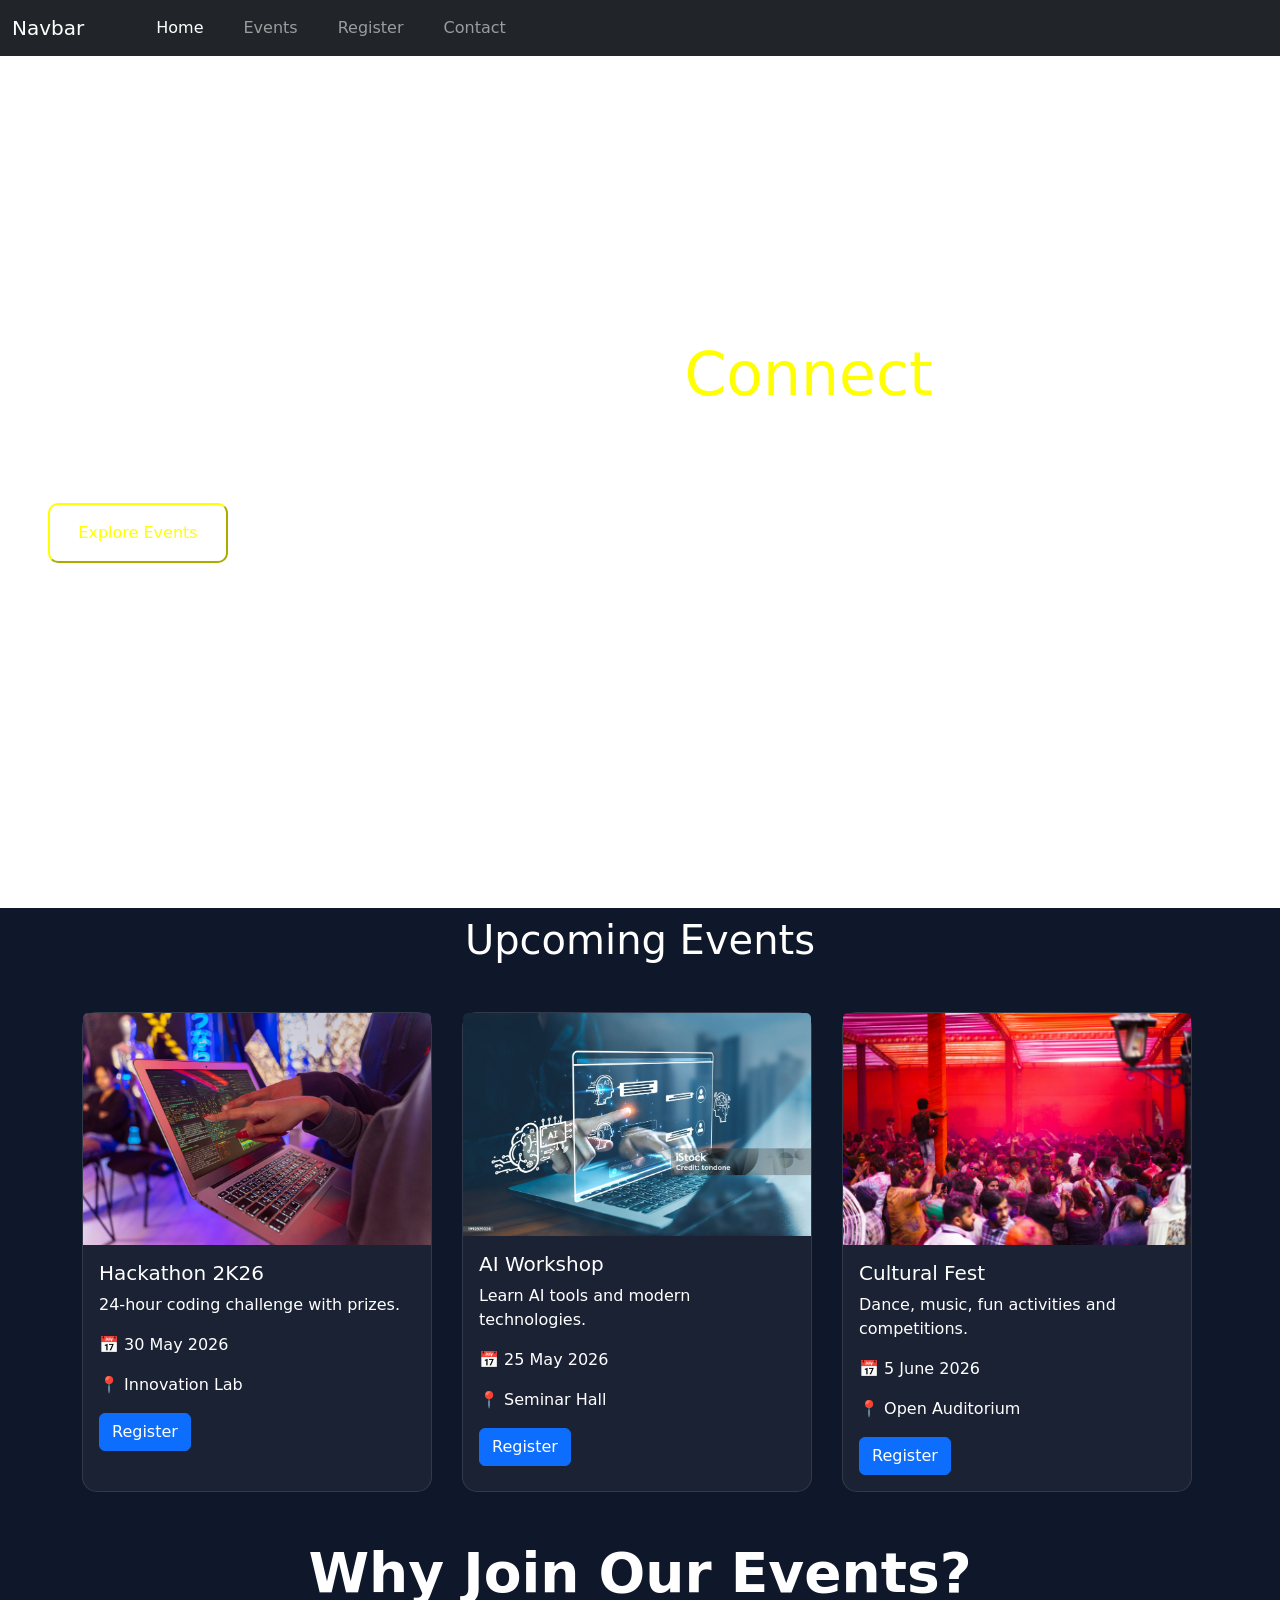
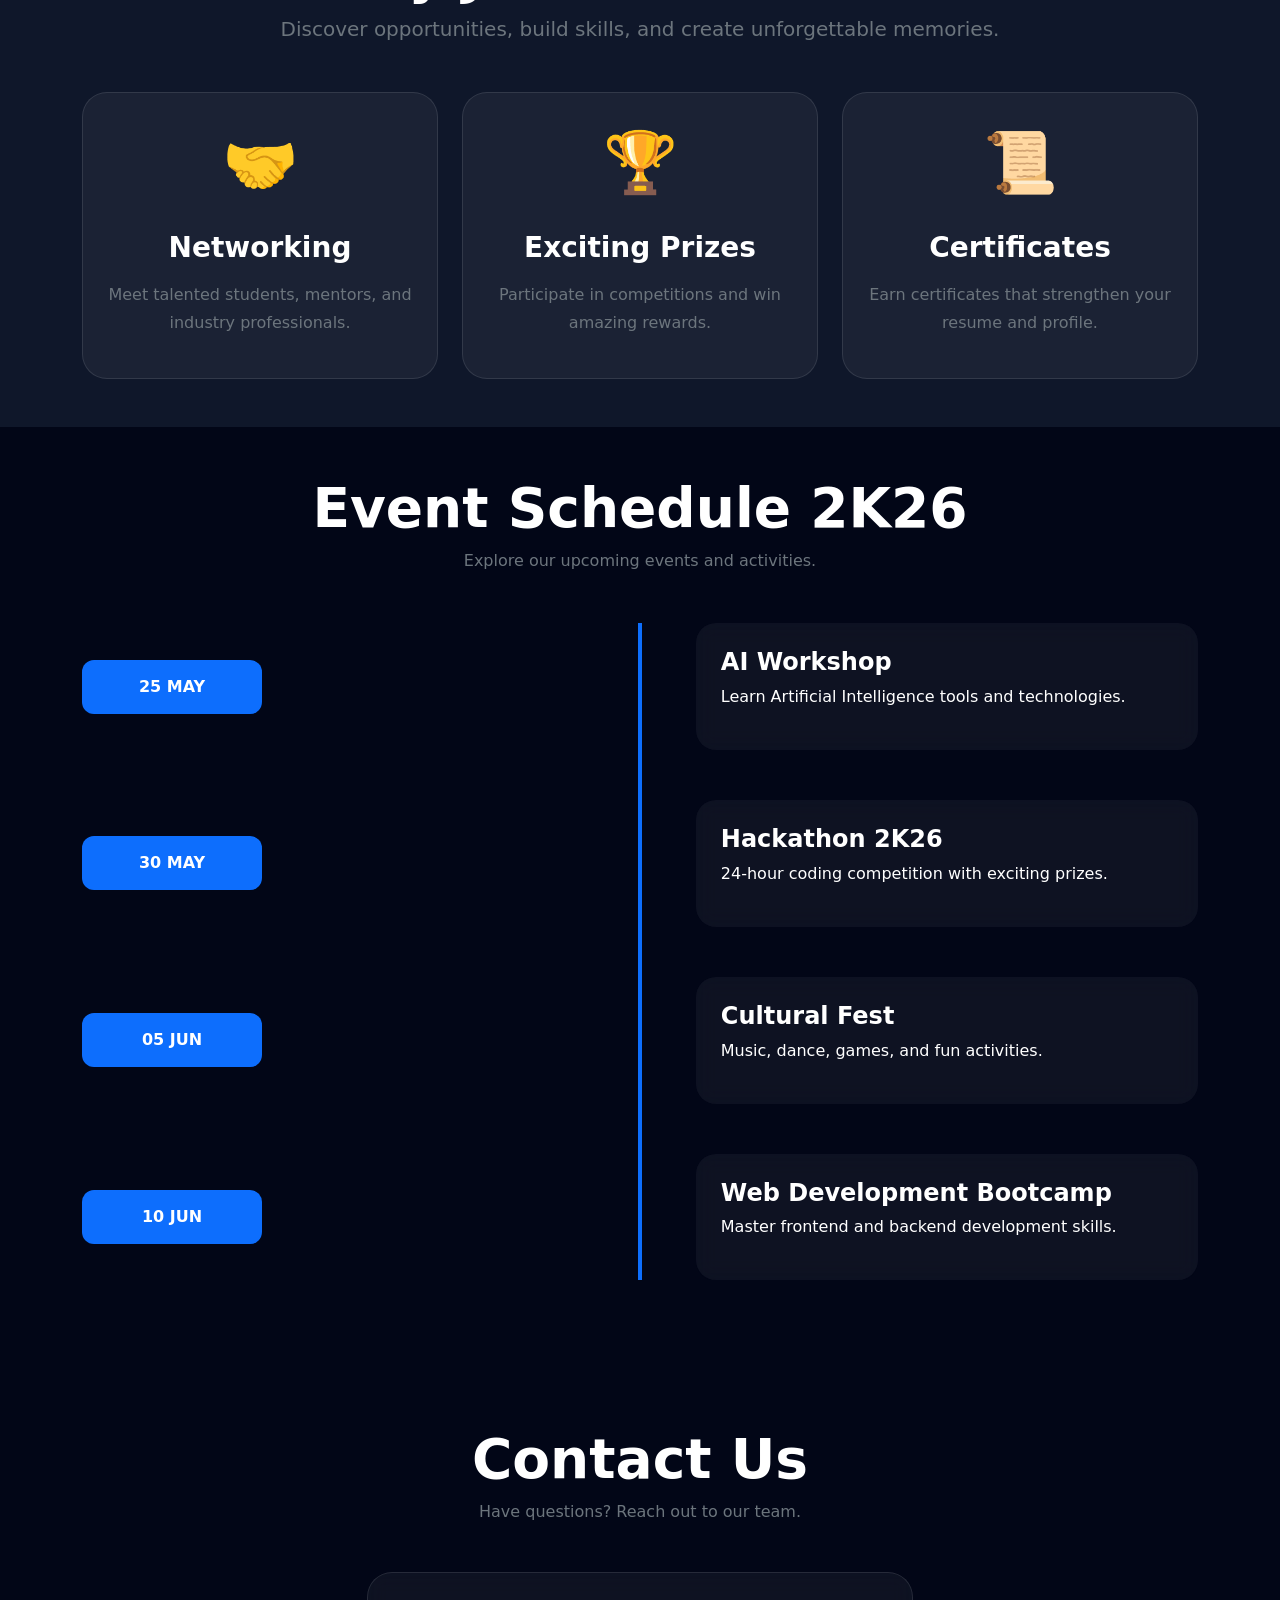
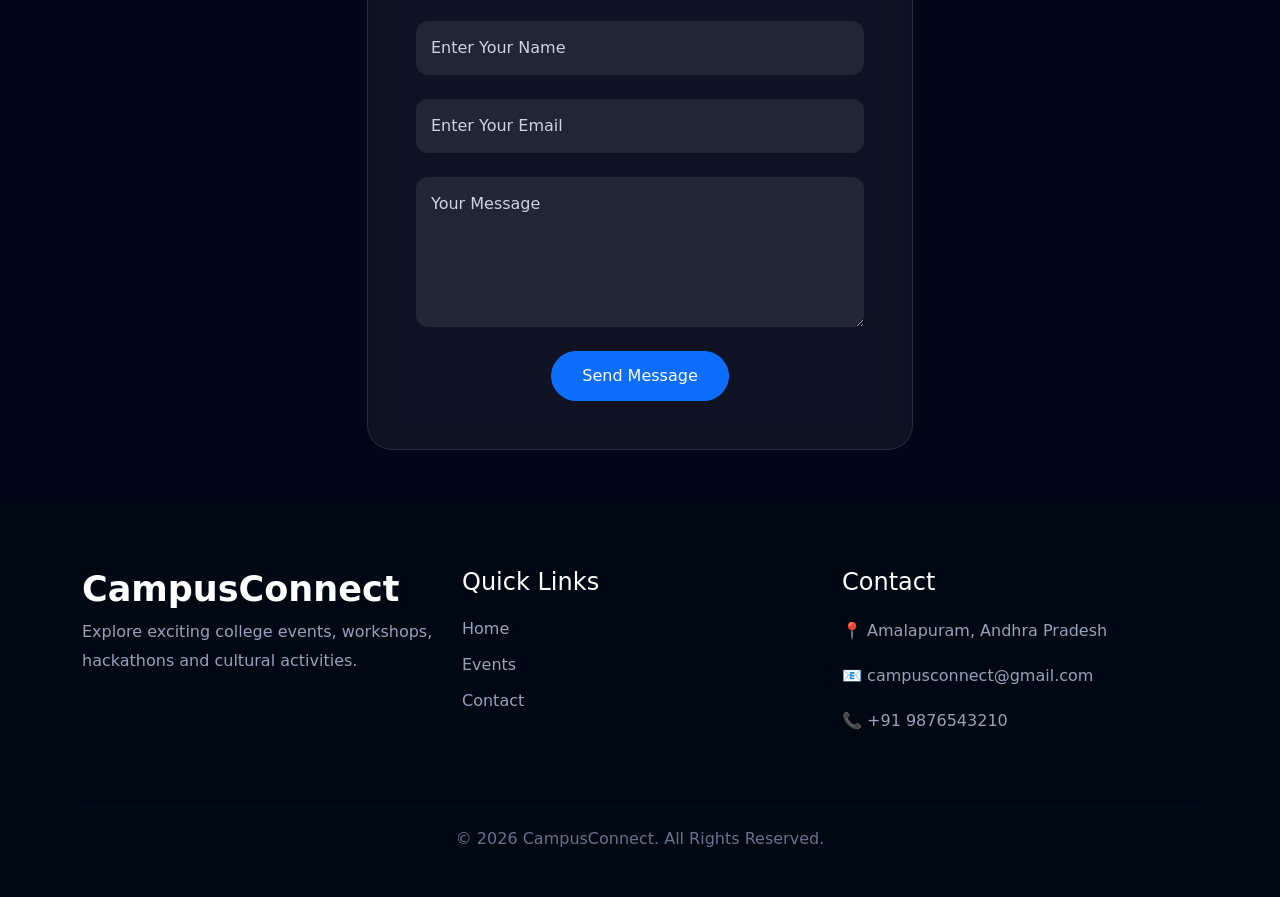
==== commit cade2b8a: "Update index.html" ====
--- a/index.html
+++ b/index.html
@@ -49,7 +49,7 @@
 
 </div>
  
-<div class="Event-cards-section d-flex flex-row justify-content-center" id="Events">
+<div class="Event-cards-section d-flex flex-row justify-content-around" id="Events">
 <div class="container">
    <h1 class="text-center text-white mb-5 mt-2">
             Upcoming Events
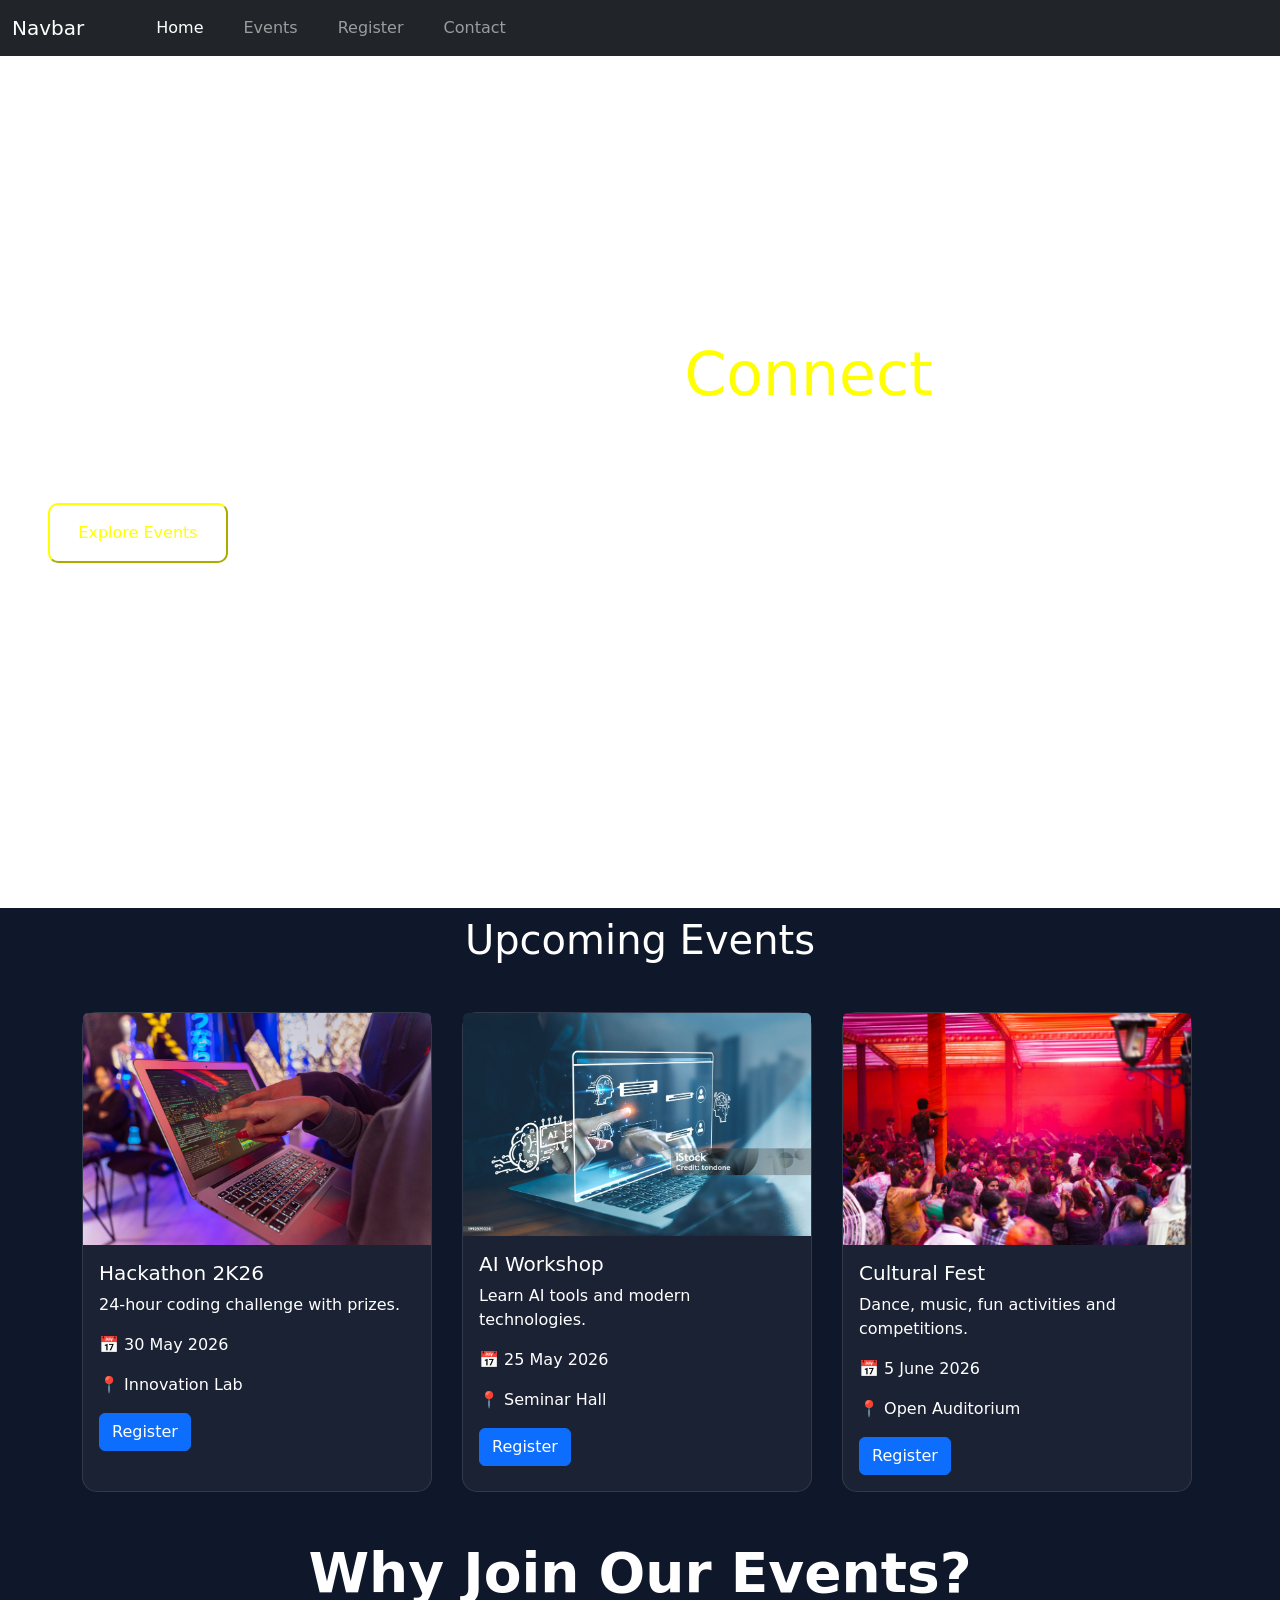
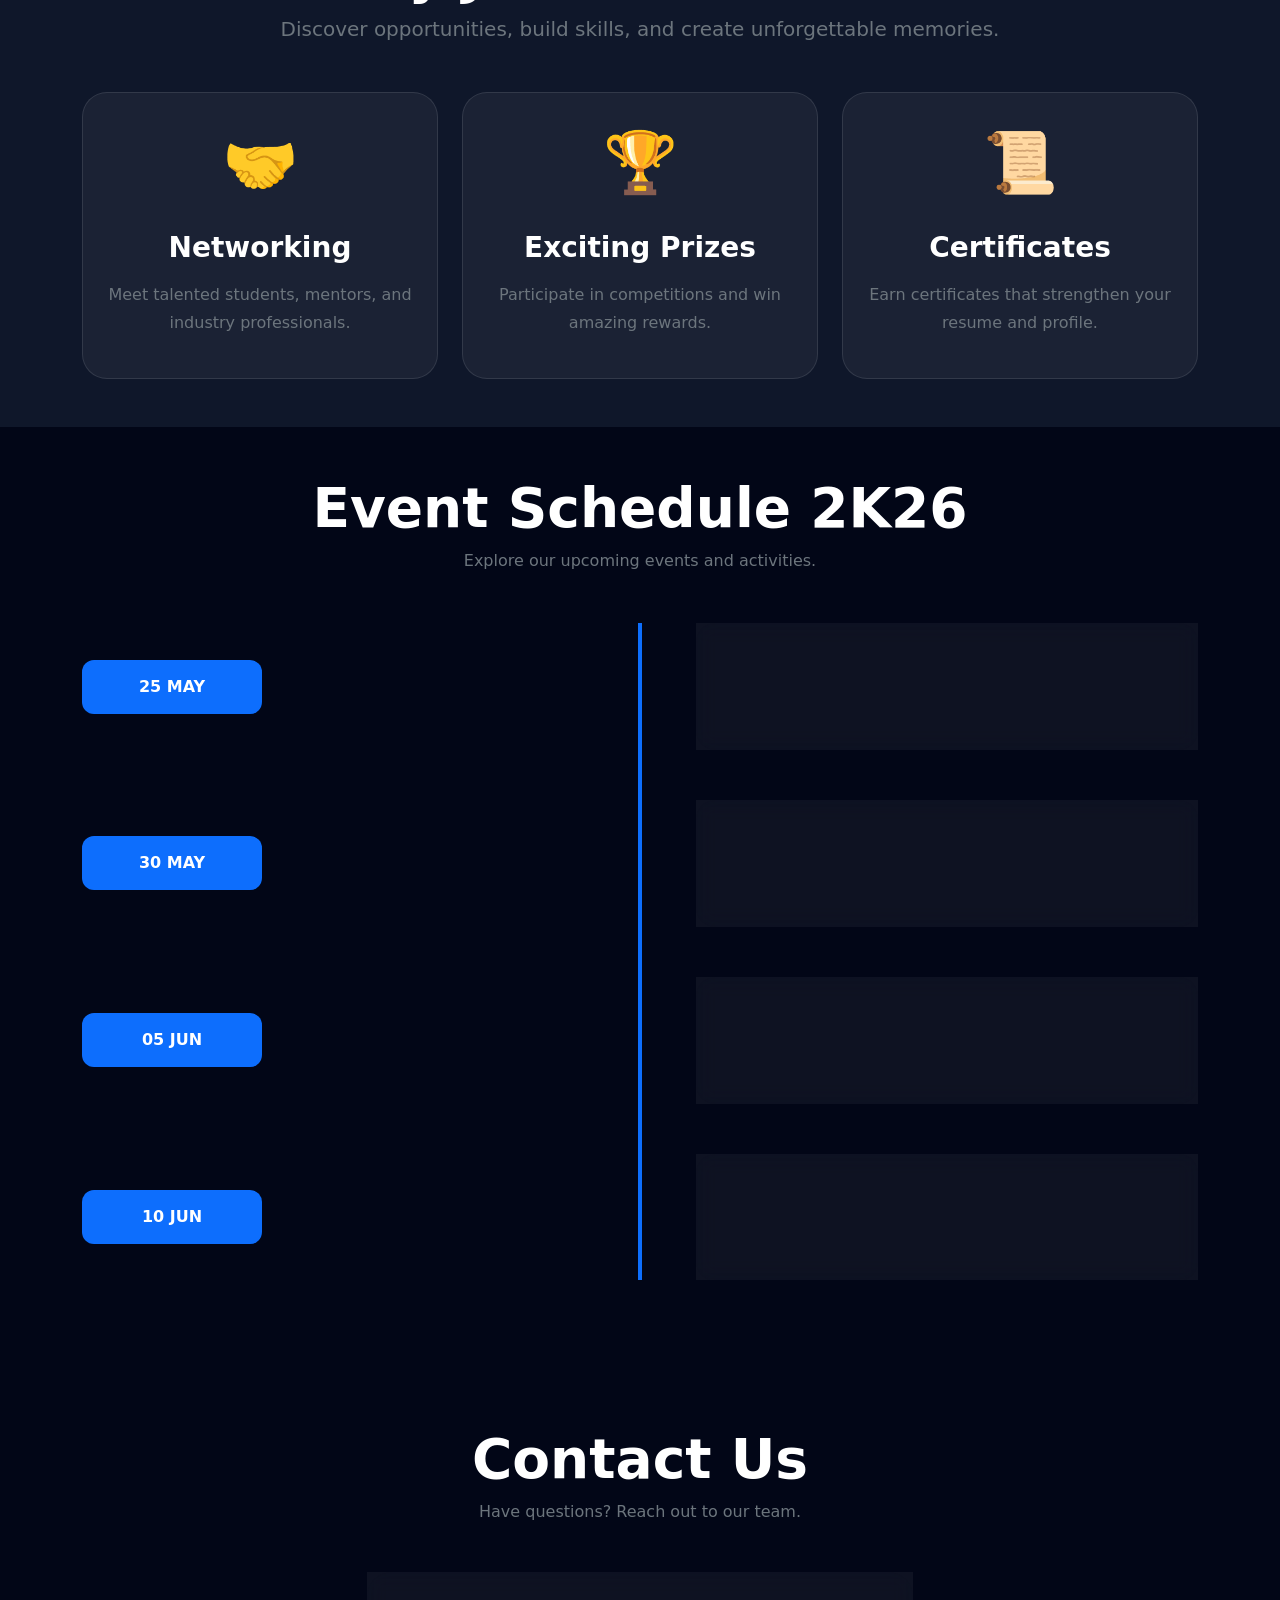
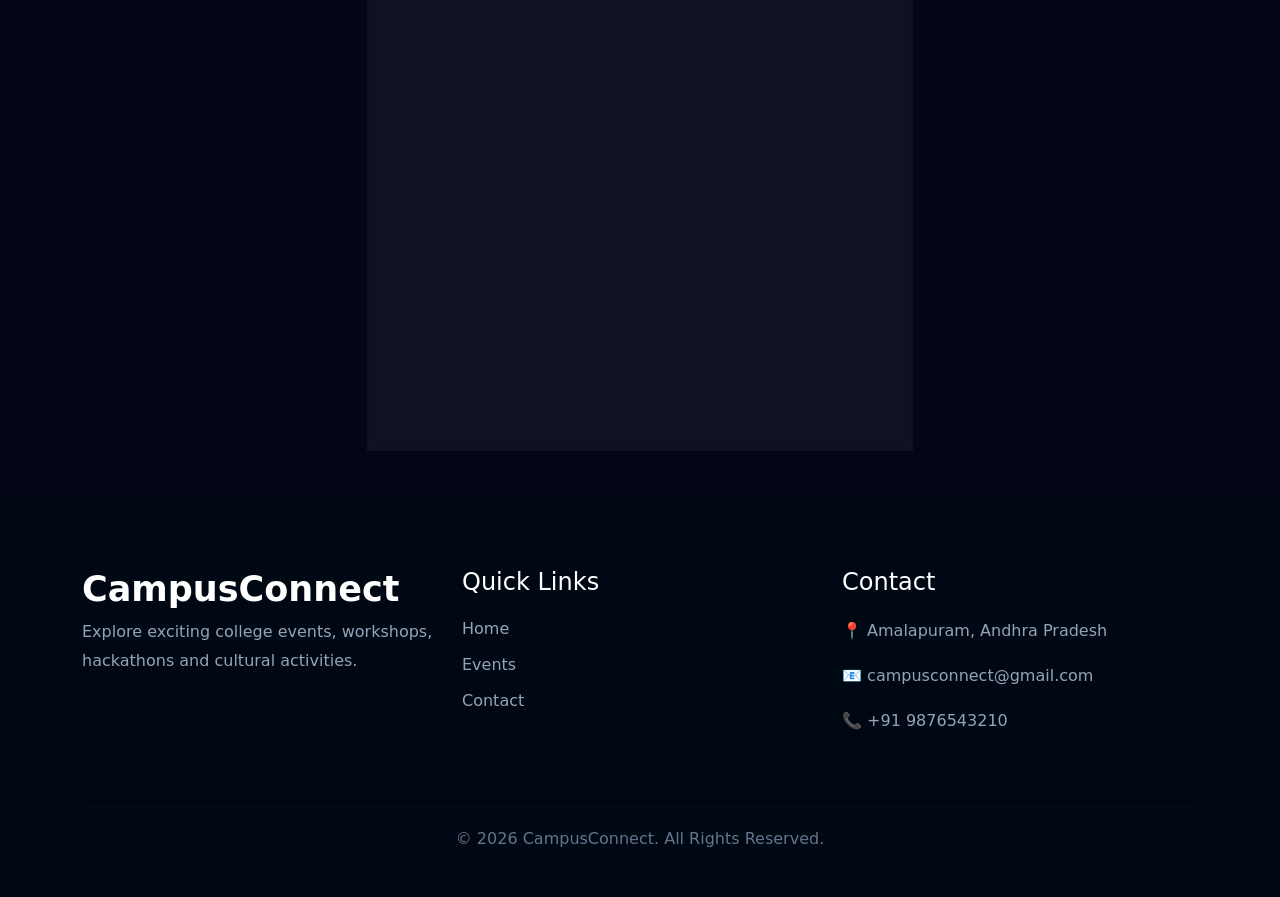
==== commit c802f16f: "Update index.html" ====
--- a/index.html
+++ b/index.html
@@ -49,7 +49,7 @@
 
 </div>
  
-<div class="Event-cards-section d-flex flex-row justify-content-around" id="Events">
+<div class="Event-cards-section d-flex flex-row justify-content-around gap-3" id="Events">
 <div class="container">
    <h1 class="text-center text-white mb-5 mt-2">
             Upcoming Events
